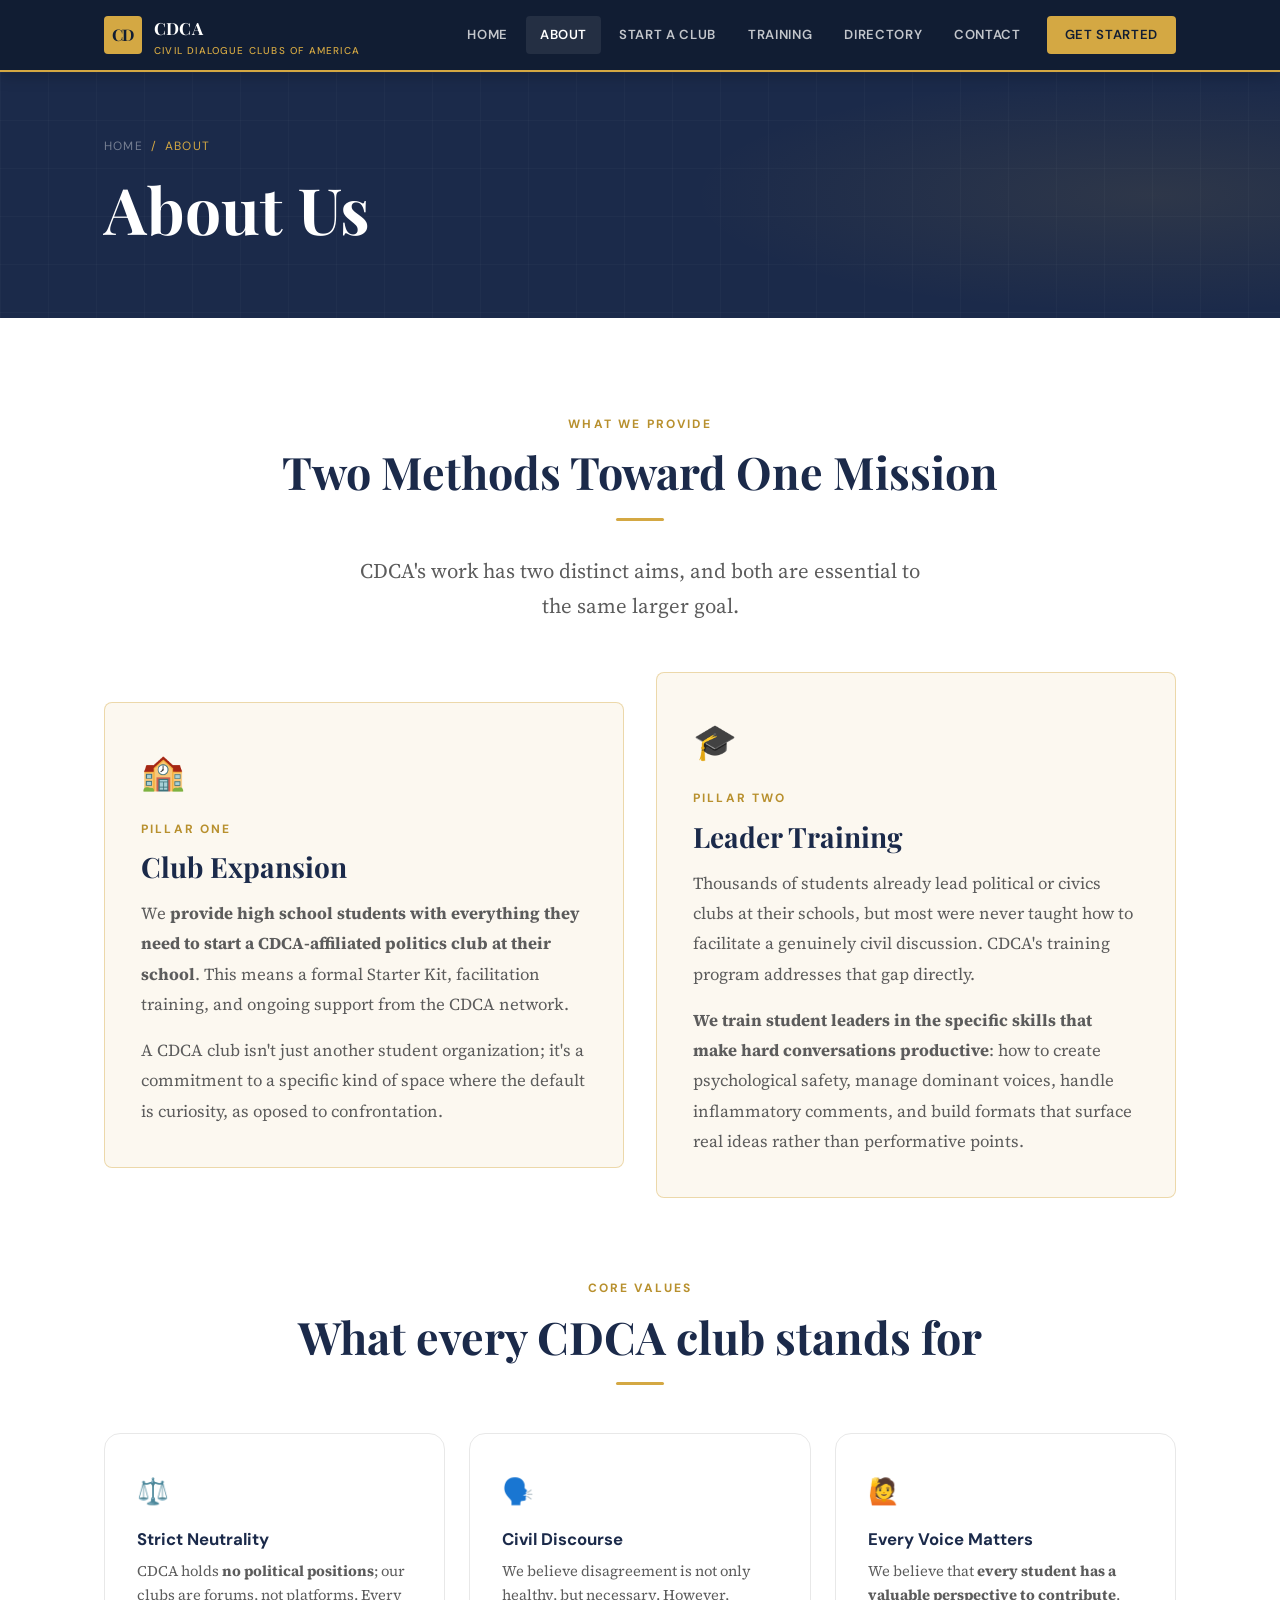
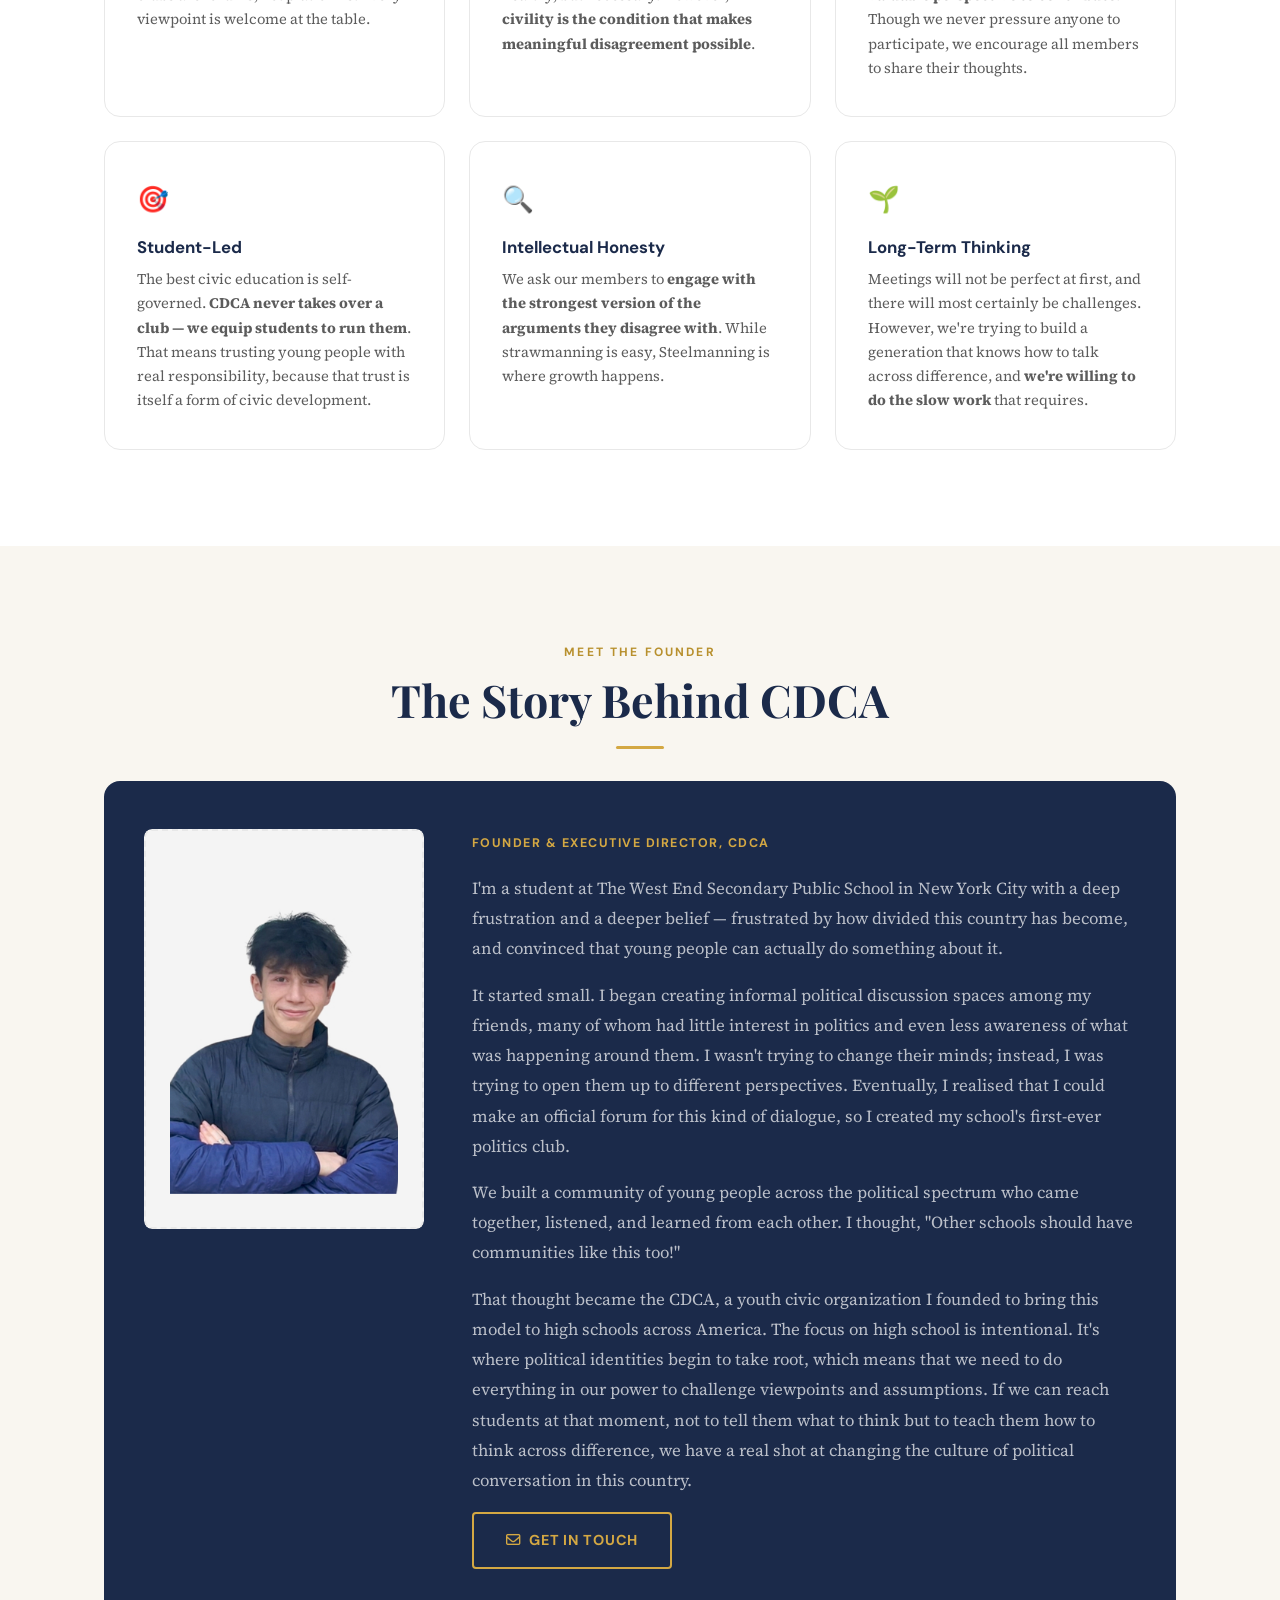
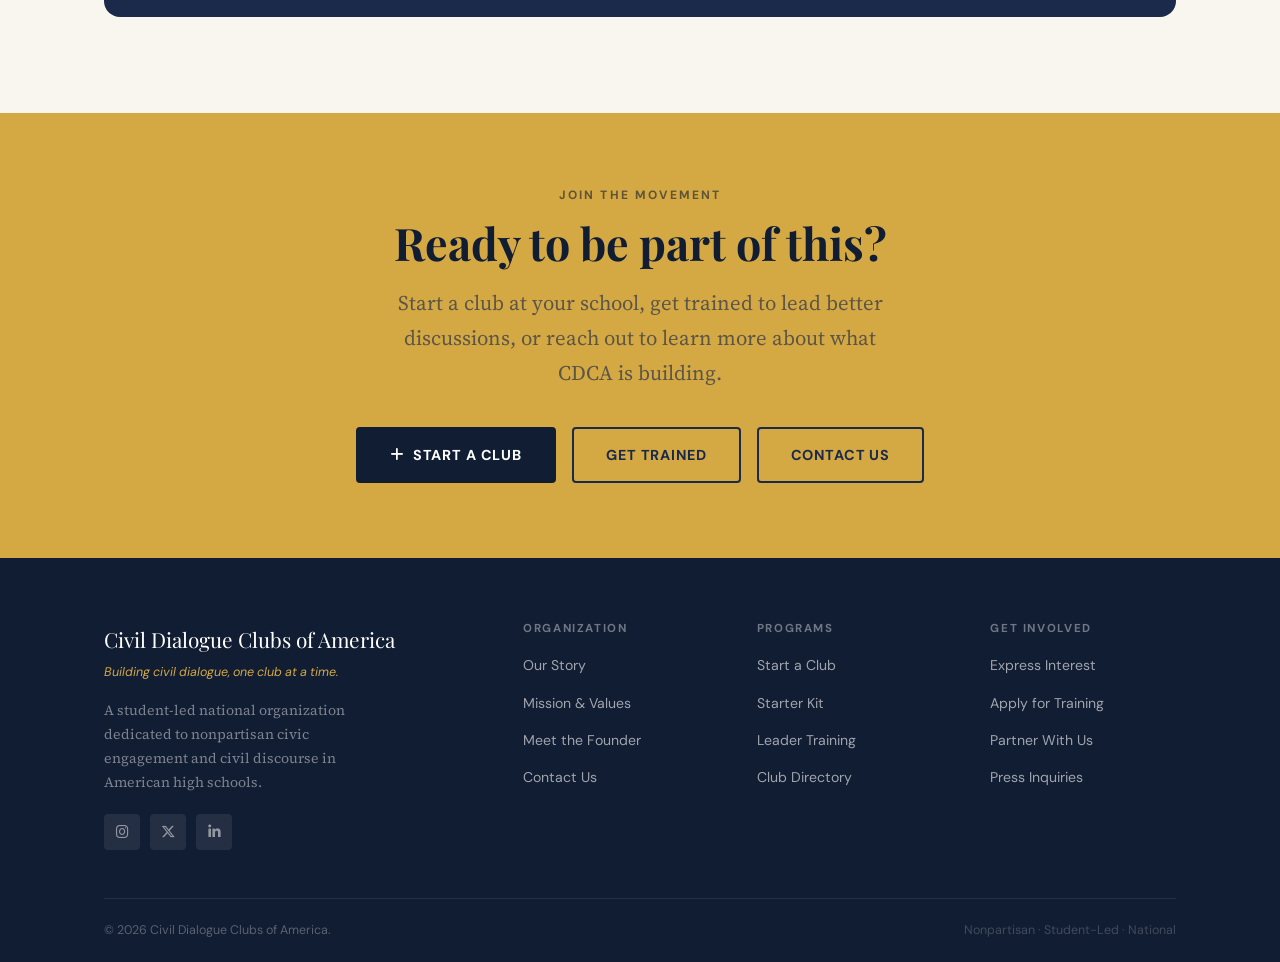
==== about.html @ cdfe041e "Massive update to about section" ====
<!DOCTYPE html>
<html lang="en">
<head>
  <meta charset="UTF-8" />
  <meta name="viewport" content="width=device-width, initial-scale=1.0" />
  <meta name="description" content="About CDCA — Learn how Civil Dialogue Clubs of America started, our mission, our values, and meet our founder." />
  <title>About — CDCA</title>

  <link rel="preconnect" href="https://fonts.googleapis.com" />
  <link rel="preconnect" href="https://fonts.gstatic.com" crossorigin />
  <link href="https://fonts.googleapis.com/css2?family=Playfair+Display:ital,wght@0,700;0,800;1,700&family=Source+Serif+4:ital,wght@0,400;0,500;1,400&family=DM+Sans:wght@400;500;600;700&display=swap" rel="stylesheet" />
  <link rel="stylesheet" href="https://cdnjs.cloudflare.com/ajax/libs/font-awesome/6.5.1/css/all.min.css" />
  <link rel="stylesheet" href="style.css" />
</head>
<body>

  <!-- ===================== NAVIGATION ===================== -->
  <nav class="nav" role="navigation" aria-label="Main navigation">
    <div class="container nav__inner">
      <a href="index.html" class="nav__logo" aria-label="CDCA Home">
        <div class="nav__logo-mark">CD</div>
        <div>
          <span class="nav__logo-text">CDCA</span>
          <span class="nav__logo-sub">Civil Dialogue Clubs of America</span>
        </div>
      </a>
      <div class="nav__links">
        <a href="index.html"        class="nav__link">Home</a>
        <a href="about.html"        class="nav__link">About</a>
        <a href="start-a-club.html" class="nav__link">Start a Club</a>
        <a href="training.html"     class="nav__link">Training</a>
        <a href="directory.html"    class="nav__link">Directory</a>
        <a href="contact.html"      class="nav__link">Contact</a>
        <a href="start-a-club.html" class="nav__link nav__link--cta">Get Started</a>
      </div>
      <button class="nav__hamburger" aria-label="Toggle menu" aria-expanded="false">
        <span></span><span></span><span></span>
      </button>
    </div>
    <nav class="nav__mobile" aria-label="Mobile navigation">
      <a href="index.html"        class="nav__link">Home</a>
      <a href="about.html"        class="nav__link">About</a>
      <a href="start-a-club.html" class="nav__link">Start a Club</a>
      <a href="training.html"     class="nav__link">Training</a>
      <a href="directory.html"    class="nav__link">Directory</a>
      <a href="contact.html"      class="nav__link">Contact</a>
      <a href="start-a-club.html" class="nav__link nav__link--cta">Get Started →</a>
    </nav>
  </nav>


  <!-- ===================== PAGE HEADER ===================== -->
  <section class="page-header">
    <div class="page-header__grid" aria-hidden="true"></div>
    <div class="container page-header__inner">
      <div class="page-header__breadcrumb">
        <a href="index.html">Home</a>
        <span aria-hidden="true">/</span>
        <span>About</span>
      </div>
      <h1>About Us</h1>
    </div>
  </section>
  <!-- ===================== MISSION & VALUES ===================== -->
  <section class="section" aria-label="Mission and values">
    <div class="container">

      <div class="text-center mb-md">
        <span class="section-label">What We Provide</span>
        <h2>Two Methods Toward One Mission</h2>
        <div class="divider divider--center"></div>
        <p class="lead" style="max-width: 580px; margin: 0 auto;">
          CDCA's work has two distinct aims, and both are essential to the same larger goal.
        </p>
      </div>

      <div class="grid-2" style="gap: 32px; margin-top: 48px;">

        <div class="highlight-box fade-in" style="border-color: rgba(212,168,67,0.4); padding: 40px 36px;">
          <div style="font-size: 2.2rem; margin-bottom: 16px;" aria-hidden="true">🏫</div>
          <span class="section-label">Pillar One</span>
          <h3 style="color: var(--navy); margin-bottom: 16px;">Club Expansion</h3>
          <p style="margin-bottom: 16px;">
            We <b>provide high school students with everything they need to start a CDCA-affiliated politics
            club at their school</b>. This means a formal Starter Kit, facilitation training, and ongoing support from
            the CDCA network.
          </p>
          <p>
            A CDCA club isn't just another student organization; it's a commitment to a specific kind of space where the default is curiosity, as oposed to confrontation.
          </p>
        </div>

        <div class="highlight-box fade-in" style="border-color: rgba(212,168,67,0.4); padding: 40px 36px;">
          <div style="font-size: 2.2rem; margin-bottom: 16px;" aria-hidden="true">🎓</div>
          <span class="section-label">Pillar Two</span>
          <h3 style="color: var(--navy); margin-bottom: 16px;">Leader Training</h3>
          <p style="margin-bottom: 16px;">
            Thousands of students already lead political or civics clubs at their schools, but <b></b>most were never
            taught how to facilitate a genuinely civil discussion</b>. CDCA's training program addresses that gap directly.
          </p>
          <p>
            <b>We train student leaders in the specific skills that make hard conversations productive</b>: how to create
            psychological safety, manage dominant voices, handle inflammatory comments, and build formats that
            surface real ideas rather than performative points.
          </p>
        </div>

      </div>


      <!-- Core Values -->
      <div class="text-center" style="margin-top: 80px; margin-bottom: 48px;">
        <span class="section-label">Core Values</span>
        <h2>What every CDCA club stands for</h2>
        <div class="divider divider--center"></div>
      </div>

      <div class="grid-3" style="gap: 24px;">

        <div class="value-card fade-in">
          <span class="value-card__icon" aria-hidden="true">⚖️</span>
          <h4>Strict Neutrality</h4>
          <p>CDCA holds <b>no political positions</b>; our clubs are forums, not platforms. Every viewpoint is welcome at the table.</p>
        </div>

        <div class="value-card fade-in">
          <span class="value-card__icon" aria-hidden="true">🗣️</span>
          <h4>Civil Discourse</h4>
          <p>We believe disagreement is not only healthy, but necessary. However, <b>civility is the condition that makes meaningful disagreement possible</b>.</p>
        </div>

        <div class="value-card fade-in">
          <span class="value-card__icon" aria-hidden="true">🙋</span>
          <h4>Every Voice Matters</h4>
          <p>We believe that <b>every student has a valuable perspective to contribute</b>. Though we never pressure anyone to participate, we encourage all members to share their thoughts.</p>
        </div>

        <div class="value-card fade-in">
          <span class="value-card__icon" aria-hidden="true">🎯</span>
          <h4>Student-Led</h4>
          <p>The best civic education is self-governed. <b>CDCA never takes over a club — we equip students to run them</b>. That means trusting young people with real responsibility, because that trust is itself a form of civic development.</p>
        </div>

        <div class="value-card fade-in">
          <span class="value-card__icon" aria-hidden="true">🔍</span>
          <h4>Intellectual Honesty</h4>
          <p>We ask our members to <b>engage with the strongest version of the arguments they disagree with</b>. While strawmanning is easy, Steelmanning is where growth happens.</p>
        </div>

        <div class="value-card fade-in">
          <span class="value-card__icon" aria-hidden="true">🌱</span>
          <h4>Long-Term Thinking</h4>
          <p>Meetings will not be perfect at first, and there will most certainly be challenges. However, we're trying to build a generation that knows how to talk across difference, and <b>we're willing to do the slow work</b> that requires.</p>
        </div>

      </div>

    </div>
  </section>


  <!-- ===================== FOUNDER ===================== -->
  <section class="section section--cream" id="founder" aria-label="Meet the founder">
    <div class="container">

      <div class="text-center mb-md">
        <span class="section-label">Meet the Founder</span>
        <h2>The Story Behind CDCA</h2>
        <div class="divider divider--center"></div>
      </div>

      <div class="founder-card fade-in">

        <div class="founder-card__photo">

          <div class="photo-placeholder photo-placeholder--tall">
            <img src="images/founder.jpg" style="width:100%; height:100%; object-fit:cover" />
          </div>

        </div>

        <div>
          <h3><div Benjy="" Zhurbin=""></div></h3>
          <span class="founder__title">Founder &amp; Executive Director, CDCA</span>

          <p>
            I'm a student at The West End Secondary Public School in New York City with a deep frustration and a deeper belief — frustrated by how divided this country has become, and convinced that young people can actually do something about it.
          </p>

          <p>
            It started small. I began creating informal political discussion spaces among my friends, many of whom had little interest in politics and even less awareness of what was happening around them. I wasn't trying to change their minds; instead, I was trying to open them up to different perspectives. Eventually, I realised that I could make an official forum for this kind of dialogue, so I created my school's first-ever politics club.
          </p>

          <p>
            We built a community of young people across the political spectrum who came together, listened, and learned from each other. I thought, "Other schools should have communities like this too!" 
          </p>

          <p>
            That thought became the CDCA, a youth civic organization I founded to bring this model to high schools across America.
            The focus on high school is intentional. It's where political identities begin to take root, which means that we need to do everything in our power to challenge viewpoints and assumptions. If we can reach students at that moment, not to tell them what to think but to teach them how to think across difference, we have a real shot at changing the culture of political conversation in this country.
          </p>

          <div class="btn-group mt-sm">
            <a href="contact.html" class="btn btn-ghost">
              <i class="fa-regular fa-envelope" aria-hidden="true"></i> Get in Touch
            </a>
          </div>
        </div>

      </div>

    </div>
  </section>


  <!-- ===================== CTA BANNER ===================== -->
  <section class="cta-banner" aria-label="Call to action">
    <div class="container text-center">
      <span class="section-label" style="color: var(--navy-dark); opacity: 0.6;">Join the Movement</span>
      <h2 style="margin-bottom: 16px;">Ready to be part of this?</h2>
      <p class="lead" style="max-width: 520px; margin: 0 auto 36px; color: rgba(27,42,74,0.65);">
        Start a club at your school, get trained to lead better discussions,
        or reach out to learn more about what CDCA is building.
      </p>
      <div class="btn-group" style="justify-content: center;">
        <a href="start-a-club.html" class="btn btn-primary">
          <i class="fa-solid fa-plus" aria-hidden="true"></i> Start a Club
        </a>
        <a href="training.html" class="btn btn-outline-navy">Get Trained</a>
        <a href="contact.html"  class="btn btn-outline-navy">Contact Us</a>
      </div>
    </div>
  </section>


  <!-- ===================== FOOTER ===================== -->
  <footer class="footer" role="contentinfo">
    <div class="container">
      <div class="footer__inner">
        <div class="footer__brand">
          <div class="footer__brand-name">Civil Dialogue Clubs of America</div>
          <div class="footer__tagline">Building civil dialogue, one club at a time.</div>
          <p>A student-led national organization dedicated to nonpartisan civic engagement and civil discourse in American high schools.</p>
          <div class="footer__social" aria-label="Social media links">
            <a href="#" aria-label="Instagram"><i class="fa-brands fa-instagram" aria-hidden="true"></i></a>
            <a href="#" aria-label="Twitter/X"><i class="fa-brands fa-x-twitter" aria-hidden="true"></i></a>
            <a href="#" aria-label="LinkedIn"><i class="fa-brands fa-linkedin-in" aria-hidden="true"></i></a>
          </div>
        </div>
        <div class="footer__col">
          <h5>Organization</h5>
          <ul>
            <li><a href="about.html">Our Story</a></li>
            <li><a href="about.html#mission">Mission &amp; Values</a></li>
            <li><a href="about.html#founder">Meet the Founder</a></li>
            <li><a href="contact.html">Contact Us</a></li>
          </ul>
        </div>
        <div class="footer__col">
          <h5>Programs</h5>
          <ul>
            <li><a href="start-a-club.html">Start a Club</a></li>
            <li><a href="start-a-club.html#starter-kit">Starter Kit</a></li>
            <li><a href="training.html">Leader Training</a></li>
            <li><a href="directory.html">Club Directory</a></li>
          </ul>
        </div>
        <div class="footer__col">
          <h5>Get Involved</h5>
          <ul>
            <li><a href="start-a-club.html#interest-form">Express Interest</a></li>
            <li><a href="training.html#signup">Apply for Training</a></li>
            <li><a href="contact.html">Partner With Us</a></li>
            <li><a href="contact.html">Press Inquiries</a></li>
          </ul>
        </div>
      </div>
      <div class="footer__bottom">
        <p>&copy; <span id="year"></span> Civil Dialogue Clubs of America.</p>
        <p style="color: rgba(255,255,255,0.2);">Nonpartisan &middot; Student-Led &middot; National</p>
      </div>
    </div>
  </footer>

  <script src="script.js"></script>
  <script>document.getElementById('year').textContent = new Date().getFullYear();</script>
</body>
</html>
---- style.css ----
/* ============================================================
   CDCA — Civil Dialogue Clubs of America
   Stylesheet v1.0
   Palette: Navy #1B2A4A | White #FFFFFF | Gold #D4A843
   Fonts: Playfair Display (headings) + Source Serif 4 (body)
   ============================================================ */

/* ---------- CSS Custom Properties ---------- */
:root {
  --navy:       #1B2A4A;
  --navy-dark:  #111D33;
  --navy-mid:   #243660;
  --white:      #FFFFFF;
  --gold:       #D4A843;
  --gold-light: #E8C56A;
  --gold-dark:  #B8902E;
  --cream:      #F9F6F0;
  --gray-100:   #F4F4F4;
  --gray-200:   #E8E8E8;
  --gray-400:   #9A9A9A;
  --gray-600:   #5C5C5C;
  --text-dark:  #1A1A1A;

  --font-head:  'Playfair Display', Georgia, serif;
  --font-body:  'Source Serif 4', 'Times New Roman', serif;
  --font-ui:    'DM Sans', sans-serif;

  --shadow-sm:  0 2px 8px rgba(27,42,74,0.10);
  --shadow-md:  0 6px 24px rgba(27,42,74,0.14);
  --shadow-lg:  0 16px 48px rgba(27,42,74,0.18);

  --radius-sm:  4px;
  --radius-md:  8px;
  --radius-lg:  16px;

  --nav-height: 72px;
  --max-w:      1120px;
  --section-py: 96px;
}

/* ---------- Reset & Base ---------- */
*, *::before, *::after { box-sizing: border-box; margin: 0; padding: 0; }

html { scroll-behavior: smooth; font-size: 16px; }

body {
  font-family: var(--font-body);
  color: var(--text-dark);
  background: var(--white);
  line-height: 1.7;
  -webkit-font-smoothing: antialiased;
}

img { display: block; max-width: 100%; }

a { color: inherit; text-decoration: none; }

ul { list-style: none; }

/* ---------- Typography Scale ---------- */
h1, h2, h3, h4, h5 {
  font-family: var(--font-head);
  line-height: 1.15;
  color: var(--navy);
  font-weight: 700;
}

h1 { font-size: clamp(2.4rem, 5vw, 4rem); }
h2 { font-size: clamp(1.9rem, 3.5vw, 2.8rem); }
h3 { font-size: clamp(1.3rem, 2.5vw, 1.75rem); }
h4 { font-size: 1.2rem; }

p { font-size: 1.05rem; line-height: 1.8; color: var(--gray-600); }

.lead {
  font-size: clamp(1.1rem, 2vw, 1.3rem);
  color: var(--gray-600);
  line-height: 1.7;
}

.section-label {
  font-family: var(--font-ui);
  font-size: 0.75rem;
  font-weight: 700;
  letter-spacing: 0.18em;
  text-transform: uppercase;
  color: var(--gold-dark);
  display: block;
  margin-bottom: 0.75rem;
}

/* ---------- Layout Utilities ---------- */
.container {
  width: 100%;
  max-width: var(--max-w);
  margin: 0 auto;
  padding: 0 24px;
}

.section { padding: var(--section-py) 0; }
.section--cream { background: var(--cream); }
.section--navy { background: var(--navy); }
.section--navy-dark { background: var(--navy-dark); }

.grid-2 { display: grid; grid-template-columns: 1fr 1fr; gap: 48px; align-items: center; }
.grid-3 { display: grid; grid-template-columns: repeat(3, 1fr); gap: 32px; }
.grid-4 { display: grid; grid-template-columns: repeat(4, 1fr); gap: 24px; }

.text-center { text-align: center; }
.text-white { color: var(--white) !important; }
.text-gold  { color: var(--gold); }

.mt-sm { margin-top: 16px; }
.mt-md { margin-top: 32px; }
.mt-lg { margin-top: 56px; }
.mb-sm { margin-bottom: 16px; }
.mb-md { margin-bottom: 32px; }

/* ---------- Buttons ---------- */
.btn {
  display: inline-flex;
  align-items: center;
  gap: 8px;
  font-family: var(--font-ui);
  font-size: 0.9rem;
  font-weight: 700;
  letter-spacing: 0.06em;
  text-transform: uppercase;
  padding: 14px 32px;
  border-radius: var(--radius-sm);
  border: 2px solid transparent;
  cursor: pointer;
  transition: all 0.22s ease;
  white-space: nowrap;
}

.btn-primary {
  background: var(--gold);
  color: var(--navy-dark);
  border-color: var(--gold);
}
.btn-primary:hover {
  background: var(--gold-dark);
  border-color: var(--gold-dark);
  transform: translateY(-2px);
  box-shadow: 0 6px 20px rgba(212,168,67,0.35);
}

.btn-outline {
  background: transparent;
  color: var(--white);
  border-color: rgba(255,255,255,0.6);
}
.btn-outline:hover {
  background: rgba(255,255,255,0.1);
  border-color: var(--white);
  transform: translateY(-2px);
}

.btn-outline-navy {
  background: transparent;
  color: var(--navy);
  border-color: var(--navy);
}
.btn-outline-navy:hover {
  background: var(--navy);
  color: var(--white);
  transform: translateY(-2px);
}

.btn-ghost {
  background: transparent;
  color: var(--gold);
  border-color: var(--gold);
}
.btn-ghost:hover {
  background: var(--gold);
  color: var(--navy-dark);
  transform: translateY(-2px);
}

.btn-group {
  display: flex;
  flex-wrap: wrap;
  gap: 16px;
  align-items: center;
}

/* ---------- Navigation ---------- */
.nav {
  position: sticky;
  top: 0;
  z-index: 1000;
  background: var(--navy-dark);
  height: var(--nav-height);
  border-bottom: 2px solid var(--gold);
  box-shadow: 0 2px 16px rgba(0,0,0,0.25);
}

.nav__inner {
  display: flex;
  align-items: center;
  justify-content: space-between;
  height: 100%;
}

.nav__logo {
  display: flex;
  align-items: center;
  gap: 12px;
  text-decoration: none;
}

.nav__logo-mark {
  width: 38px;
  height: 38px;
  background: var(--gold);
  border-radius: 4px;
  display: flex;
  align-items: center;
  justify-content: center;
  font-family: var(--font-head);
  font-weight: 700;
  font-size: 1rem;
  color: var(--navy-dark);
  flex-shrink: 0;
  letter-spacing: -0.02em;
}

.nav__logo-text {
  font-family: var(--font-head);
  font-size: 1.05rem;
  font-weight: 700;
  color: var(--white);
  letter-spacing: 0.01em;
}

.nav__logo-sub {
  font-family: var(--font-ui);
  font-size: 0.62rem;
  font-weight: 500;
  letter-spacing: 0.12em;
  text-transform: uppercase;
  color: var(--gold);
  display: block;
  line-height: 1;
  margin-top: 2px;
}

.nav__links {
  display: flex;
  align-items: center;
  gap: 4px;
}

.nav__link {
  font-family: var(--font-ui);
  font-size: 0.82rem;
  font-weight: 600;
  letter-spacing: 0.05em;
  text-transform: uppercase;
  color: rgba(255,255,255,0.75);
  padding: 8px 14px;
  border-radius: var(--radius-sm);
  transition: all 0.18s ease;
  text-decoration: none;
}
.nav__link:hover,
.nav__link.active {
  color: var(--white);
  background: rgba(255,255,255,0.08);
}
.nav__link--cta {
  background: var(--gold);
  color: var(--navy-dark) !important;
  margin-left: 8px;
  padding: 8px 18px;
}
.nav__link--cta:hover {
  background: var(--gold-dark);
}

.nav__hamburger {
  display: none;
  flex-direction: column;
  justify-content: center;
  align-items: center;
  gap: 5px;
  width: 40px;
  height: 40px;
  cursor: pointer;
  background: none;
  border: none;
  padding: 4px;
}
.nav__hamburger span {
  display: block;
  width: 24px;
  height: 2px;
  background: var(--white);
  border-radius: 2px;
  transition: all 0.25s ease;
  transform-origin: center;
}
.nav__hamburger.open span:nth-child(1) { transform: translateY(7px) rotate(45deg); }
.nav__hamburger.open span:nth-child(2) { opacity: 0; transform: scaleX(0); }
.nav__hamburger.open span:nth-child(3) { transform: translateY(-7px) rotate(-45deg); }

.nav__mobile {
  display: none;
  position: fixed;
  top: var(--nav-height);
  left: 0;
  right: 0;
  background: var(--navy-dark);
  border-bottom: 2px solid var(--gold);
  padding: 16px 24px 24px;
  flex-direction: column;
  gap: 4px;
  z-index: 999;
  box-shadow: 0 8px 32px rgba(0,0,0,0.3);
}
.nav__mobile.open { display: flex; }
.nav__mobile .nav__link {
  padding: 12px 16px;
  border-radius: var(--radius-sm);
  font-size: 0.9rem;
}
.nav__mobile .nav__link--cta {
  margin-left: 0;
  margin-top: 8px;
  text-align: center;
  justify-content: center;
}

/* ---------- Hero ---------- */
.hero {
  background: var(--navy);
  position: relative;
  overflow: hidden;
  padding: 100px 0 80px;
  min-height: 88vh;
  display: flex;
  align-items: center;
}

.hero::before {
  content: '';
  position: absolute;
  inset: 0;
  background:
    radial-gradient(ellipse 70% 60% at 85% 40%, rgba(212,168,67,0.12) 0%, transparent 65%),
    radial-gradient(ellipse 50% 50% at 10% 80%, rgba(36,54,96,0.8) 0%, transparent 60%);
}

.hero__grid-bg {
  position: absolute;
  inset: 0;
  background-image:
    linear-gradient(rgba(255,255,255,0.03) 1px, transparent 1px),
    linear-gradient(90deg, rgba(255,255,255,0.03) 1px, transparent 1px);
  background-size: 60px 60px;
}

.hero__content {
  position: relative;
  z-index: 2;
  max-width: 720px;
}

.hero__eyebrow {
  font-family: var(--font-ui);
  font-size: 0.72rem;
  font-weight: 700;
  letter-spacing: 0.22em;
  text-transform: uppercase;
  color: var(--gold);
  display: flex;
  align-items: center;
  gap: 12px;
  margin-bottom: 24px;
}
.hero__eyebrow::after {
  content: '';
  display: block;
  width: 40px;
  height: 1px;
  background: var(--gold);
  opacity: 0.6;
}

.hero h1 {
  color: var(--white);
  font-size: clamp(2.6rem, 5.5vw, 4.4rem);
  line-height: 1.08;
  margin-bottom: 28px;
}

.hero h1 em {
  font-style: normal;
  color: var(--gold);
}

.hero__desc {
  color: rgba(255,255,255,0.75);
  font-size: clamp(1.05rem, 2vw, 1.25rem);
  line-height: 1.75;
  max-width: 560px;
  margin-bottom: 40px;
}

.hero__cta { margin-bottom: 56px; }

.hero__stats {
  display: flex;
  gap: 40px;
  flex-wrap: wrap;
  padding-top: 40px;
  border-top: 1px solid rgba(255,255,255,0.12);
}

.hero__stat-num {
  font-family: var(--font-head);
  font-size: 2rem;
  font-weight: 700;
  color: var(--gold);
  line-height: 1;
}

.hero__stat-label {
  font-family: var(--font-ui);
  font-size: 0.75rem;
  font-weight: 600;
  letter-spacing: 0.08em;
  text-transform: uppercase;
  color: rgba(255,255,255,0.55);
  margin-top: 4px;
}

/* ---------- Impact / Stats Bar ---------- */
.stats-bar {
  background: var(--navy-dark);
  padding: 40px 0;
  border-bottom: 1px solid rgba(255,255,255,0.06);
}

.stats-bar__inner {
  display: flex;
  justify-content: center;
  gap: 0;
  flex-wrap: wrap;
}

.stats-bar__item {
  flex: 1;
  min-width: 160px;
  text-align: center;
  padding: 24px 32px;
  position: relative;
}
.stats-bar__item + .stats-bar__item::before {
  content: '';
  position: absolute;
  left: 0;
  top: 20%;
  height: 60%;
  width: 1px;
  background: rgba(255,255,255,0.1);
}

.stats-bar__num {
  font-family: var(--font-head);
  font-size: 2.4rem;
  font-weight: 700;
  color: var(--gold);
  line-height: 1;
  margin-bottom: 6px;
}

.stats-bar__label {
  font-family: var(--font-ui);
  font-size: 0.72rem;
  font-weight: 700;
  letter-spacing: 0.12em;
  text-transform: uppercase;
  color: rgba(255,255,255,0.5);
}

/* ---------- What We Do (Home) ---------- */
.pillars {
  display: grid;
  grid-template-columns: 1fr 1fr;
  gap: 0;
}

.pillar {
  padding: 64px 56px;
  position: relative;
}

.pillar--navy { background: var(--navy); }
.pillar--cream { background: var(--cream); }

.pillar__num {
  font-family: var(--font-head);
  font-size: 5rem;
  font-weight: 700;
  line-height: 1;
  color: var(--gold);
  opacity: 0.25;
  position: absolute;
  top: 40px;
  right: 48px;
}

.pillar__icon {
  width: 52px;
  height: 52px;
  background: rgba(212,168,67,0.15);
  border: 1px solid rgba(212,168,67,0.3);
  border-radius: var(--radius-md);
  display: flex;
  align-items: center;
  justify-content: center;
  font-size: 1.4rem;
  margin-bottom: 24px;
}

.pillar--navy .pillar__icon { background: rgba(212,168,67,0.12); }

.pillar h3 { margin-bottom: 16px; }
.pillar--navy h3 { color: var(--white); }
.pillar--cream h3 { color: var(--navy); }

.pillar p { margin-bottom: 28px; }
.pillar--navy p { color: rgba(255,255,255,0.65); }

/* ---------- Photo Placeholder ---------- */
.photo-placeholder {
  background: var(--gray-100);
  border: 2px dashed var(--gray-200);
  border-radius: var(--radius-md);
  display: flex;
  flex-direction: column;
  align-items: center;
  justify-content: center;
  gap: 12px;
  color: var(--gray-400);
  text-align: center;
  padding: 32px 24px;
}

.photo-placeholder__icon {
  font-size: 2rem;
  opacity: 0.5;
}

.photo-placeholder__label {
  font-family: var(--font-ui);
  font-size: 0.78rem;
  font-weight: 600;
  letter-spacing: 0.06em;
  text-transform: uppercase;
  max-width: 200px;
  line-height: 1.5;
}

.photo-placeholder__dims {
  font-family: var(--font-ui);
  font-size: 0.7rem;
  color: var(--gray-400);
  opacity: 0.7;
}

/* Standard sizes */
.photo-placeholder--hero    { min-height: 480px; }
.photo-placeholder--medium  { min-height: 320px; }
.photo-placeholder--square  { aspect-ratio: 1 / 1; }
.photo-placeholder--tall    { min-height: 400px; }
.photo-placeholder--wide    { min-height: 240px; }
.photo-placeholder--founder { min-height: 360px; max-width: 320px; }
.photo-placeholder--card    { min-height: 200px; }

/* ---------- Values Cards ---------- */
.value-card {
  background: var(--white);
  border: 1px solid var(--gray-200);
  border-radius: var(--radius-lg);
  padding: 36px 32px;
  transition: all 0.25s ease;
  position: relative;
  overflow: hidden;
}
.value-card::before {
  content: '';
  position: absolute;
  top: 0;
  left: 0;
  right: 0;
  height: 3px;
  background: var(--gold);
  transform: scaleX(0);
  transform-origin: left;
  transition: transform 0.3s ease;
}
.value-card:hover { box-shadow: var(--shadow-md); transform: translateY(-4px); }
.value-card:hover::before { transform: scaleX(1); }

.value-card__icon {
  font-size: 1.6rem;
  margin-bottom: 16px;
  display: block;
}
.value-card h4 { color: var(--navy); margin-bottom: 10px; font-size: 1.05rem; font-family: var(--font-ui); font-weight: 700; }
.value-card p { font-size: 0.92rem; line-height: 1.65; }

/* ---------- Step Cards ---------- */
.steps {
  counter-reset: steps;
}

.step {
  display: grid;
  grid-template-columns: 72px 1fr;
  gap: 28px;
  align-items: flex-start;
  padding: 32px 0;
  border-bottom: 1px solid var(--gray-200);
}
.step:last-child { border-bottom: none; }

.step__num {
  width: 56px;
  height: 56px;
  background: var(--navy);
  border-radius: 50%;
  display: flex;
  align-items: center;
  justify-content: center;
  font-family: var(--font-head);
  font-size: 1.2rem;
  font-weight: 700;
  color: var(--gold);
  flex-shrink: 0;
  counter-increment: steps;
}

.step__body h4 { color: var(--navy); font-family: var(--font-ui); font-weight: 700; font-size: 1.05rem; margin-bottom: 8px; }
.step__body p { font-size: 0.95rem; }

/* ---------- Kit Item Cards ---------- */
.kit-grid {
  display: grid;
  grid-template-columns: repeat(auto-fit, minmax(220px, 1fr));
  gap: 20px;
  margin-top: 40px;
}

.kit-item {
  background: var(--white);
  border: 1px solid var(--gray-200);
  border-left: 4px solid var(--gold);
  border-radius: var(--radius-md);
  padding: 24px 20px;
  transition: box-shadow 0.2s;
}
.kit-item:hover { box-shadow: var(--shadow-sm); }
.kit-item__icon { font-size: 1.4rem; margin-bottom: 10px; display: block; }
.kit-item h4 { font-family: var(--font-ui); font-weight: 700; font-size: 0.95rem; color: var(--navy); margin-bottom: 6px; }
.kit-item p { font-size: 0.85rem; line-height: 1.6; }

/* ---------- Club Directory Cards ---------- */
.club-card {
  background: var(--white);
  border: 1px solid var(--gray-200);
  border-radius: var(--radius-lg);
  overflow: hidden;
  transition: all 0.25s ease;
}
.club-card:hover {
  box-shadow: var(--shadow-md);
  transform: translateY(-4px);
}

.club-card__photo { position: relative; }
.club-card__badge {
  position: absolute;
  top: 12px;
  right: 12px;
  background: var(--gold);
  color: var(--navy-dark);
  font-family: var(--font-ui);
  font-size: 0.65rem;
  font-weight: 700;
  letter-spacing: 0.08em;
  text-transform: uppercase;
  padding: 4px 10px;
  border-radius: 20px;
}
.club-card__body { padding: 24px; }
.club-card h4 { font-family: var(--font-ui); font-weight: 700; color: var(--navy); font-size: 1rem; margin-bottom: 4px; }
.club-card__school { font-family: var(--font-ui); font-size: 0.82rem; color: var(--gray-600); margin-bottom: 12px; }
.club-card__meta {
  display: flex;
  align-items: center;
  gap: 16px;
  padding-top: 12px;
  border-top: 1px solid var(--gray-200);
}
.club-card__meta-item {
  font-family: var(--font-ui);
  font-size: 0.75rem;
  color: var(--gray-400);
  display: flex;
  align-items: center;
  gap: 5px;
}

/* ---------- Training Module Cards ---------- */
.module-card {
  background: var(--white);
  border-radius: var(--radius-lg);
  padding: 36px 32px;
  border: 1px solid var(--gray-200);
  position: relative;
  transition: all 0.25s ease;
}
.module-card:hover { box-shadow: var(--shadow-md); transform: translateY(-3px); }
.module-card__num {
  font-family: var(--font-head);
  font-size: 3.5rem;
  font-weight: 700;
  color: var(--navy);
  opacity: 0.06;
  position: absolute;
  top: 20px;
  right: 28px;
  line-height: 1;
}
.module-card__icon { font-size: 1.6rem; margin-bottom: 16px; display: block; }
.module-card h4 { font-family: var(--font-ui); font-weight: 700; color: var(--navy); font-size: 1rem; margin-bottom: 10px; }
.module-card p { font-size: 0.9rem; }
.module-card ul { margin-top: 12px; padding-left: 0; }
.module-card ul li {
  font-size: 0.88rem;
  color: var(--gray-600);
  padding: 4px 0;
  display: flex;
  align-items: flex-start;
  gap: 8px;
}
.module-card ul li::before { content: '→'; color: var(--gold-dark); font-weight: 700; flex-shrink: 0; }

/* ---------- Forms ---------- */
.form-section {
  background: var(--cream);
  border-radius: var(--radius-lg);
  padding: 48px 40px;
  border: 1px solid var(--gray-200);
}

.form-row {
  display: grid;
  grid-template-columns: 1fr 1fr;
  gap: 20px;
}

.form-group {
  display: flex;
  flex-direction: column;
  gap: 6px;
  margin-bottom: 20px;
}
.form-group--full { grid-column: 1 / -1; }

label {
  font-family: var(--font-ui);
  font-size: 0.82rem;
  font-weight: 700;
  letter-spacing: 0.04em;
  text-transform: uppercase;
  color: var(--navy);
}

input, select, textarea {
  font-family: var(--font-body);
  font-size: 1rem;
  color: var(--text-dark);
  background: var(--white);
  border: 1.5px solid var(--gray-200);
  border-radius: var(--radius-sm);
  padding: 12px 16px;
  transition: border-color 0.2s, box-shadow 0.2s;
  width: 100%;
  outline: none;
  appearance: none;
}
input:focus, select:focus, textarea:focus {
  border-color: var(--navy);
  box-shadow: 0 0 0 3px rgba(27,42,74,0.1);
}
textarea { min-height: 140px; resize: vertical; }

.form-note {
  font-family: var(--font-ui);
  font-size: 0.8rem;
  color: var(--gray-400);
  margin-top: 8px;
}

/* ---------- Quote / Pull Quote ---------- */
.pull-quote {
  border-left: 4px solid var(--gold);
  padding: 24px 32px;
  background: var(--cream);
  border-radius: 0 var(--radius-md) var(--radius-md) 0;
  margin: 40px 0;
}
.pull-quote p {
  font-family: var(--font-head);
  font-size: 1.3rem;
  font-style: italic;
  color: var(--navy);
  line-height: 1.6;
}
.pull-quote cite {
  display: block;
  font-family: var(--font-ui);
  font-size: 0.8rem;
  font-weight: 700;
  letter-spacing: 0.08em;
  text-transform: uppercase;
  color: var(--gold-dark);
  margin-top: 12px;
  font-style: normal;
}

/* ---------- Breadcrumb / Page Header ---------- */
.page-header {
  background: var(--navy);
  padding: 64px 0 56px;
  position: relative;
  overflow: hidden;
}
.page-header::before {
  content: '';
  position: absolute;
  inset: 0;
  background: radial-gradient(ellipse 60% 80% at 90% 50%, rgba(212,168,67,0.1) 0%, transparent 60%);
}
.page-header__grid {
  position: absolute;
  inset: 0;
  background-image:
    linear-gradient(rgba(255,255,255,0.025) 1px, transparent 1px),
    linear-gradient(90deg, rgba(255,255,255,0.025) 1px, transparent 1px);
  background-size: 48px 48px;
}
.page-header__inner { position: relative; z-index: 2; }
.page-header h1 { color: var(--white); margin-bottom: 16px; }
.page-header p { color: rgba(255,255,255,0.65); max-width: 600px; }
.page-header__breadcrumb {
  font-family: var(--font-ui);
  font-size: 0.75rem;
  letter-spacing: 0.1em;
  text-transform: uppercase;
  color: var(--gold);
  margin-bottom: 16px;
  display: flex;
  align-items: center;
  gap: 8px;
}
.page-header__breadcrumb a { color: rgba(255,255,255,0.4); }
.page-header__breadcrumb a:hover { color: var(--white); }

/* ---------- CTA Banner ---------- */
.cta-banner {
  background: var(--gold);
  padding: 72px 0;
}
.cta-banner h2 { color: var(--navy-dark); }
.cta-banner p { color: rgba(27,42,74,0.7); }
.cta-banner .btn-primary {
  background: var(--navy-dark);
  color: var(--white);
  border-color: var(--navy-dark);
}
.cta-banner .btn-primary:hover {
  background: var(--navy);
  border-color: var(--navy);
  box-shadow: 0 6px 20px rgba(17,29,51,0.3);
}

/* ---------- About / Founder ---------- */
.founder-card {
  background: var(--navy);
  border-radius: var(--radius-lg);
  padding: 48px 40px;
  display: grid;
  grid-template-columns: 280px 1fr;
  gap: 48px;
  align-items: start;
}
.founder-card__photo { border-radius: var(--radius-md); overflow: hidden; }
.founder-card h3 { color: var(--white); margin-bottom: 4px; }
.founder-card .founder__title {
  font-family: var(--font-ui);
  font-size: 0.78rem;
  font-weight: 700;
  letter-spacing: 0.12em;
  text-transform: uppercase;
  color: var(--gold);
  display: block;
  margin-bottom: 20px;
}
.founder-card p { color: rgba(255,255,255,0.7); margin-bottom: 16px; }

/* ---------- Timeline ---------- */
.timeline {
  position: relative;
  padding-left: 40px;
}
.timeline::before {
  content: '';
  position: absolute;
  left: 10px;
  top: 8px;
  bottom: 8px;
  width: 2px;
  background: linear-gradient(180deg, var(--gold) 0%, rgba(212,168,67,0.2) 100%);
}
.timeline__item {
  position: relative;
  padding-bottom: 36px;
}
.timeline__item::before {
  content: '';
  position: absolute;
  left: -33px;
  top: 8px;
  width: 14px;
  height: 14px;
  border-radius: 50%;
  background: var(--gold);
  border: 3px solid var(--cream);
  box-shadow: 0 0 0 2px var(--gold);
}
.timeline__year {
  font-family: var(--font-ui);
  font-size: 0.72rem;
  font-weight: 700;
  letter-spacing: 0.12em;
  text-transform: uppercase;
  color: var(--gold-dark);
  margin-bottom: 6px;
}
.timeline__item h4 { color: var(--navy); font-family: var(--font-ui); font-weight: 700; font-size: 0.95rem; margin-bottom: 6px; }
.timeline__item p { font-size: 0.9rem; }

/* ---------- Contact Info ---------- */
.contact-info {
  display: flex;
  flex-direction: column;
  gap: 24px;
}
.contact-info__item {
  display: flex;
  align-items: flex-start;
  gap: 16px;
}
.contact-info__icon {
  width: 44px;
  height: 44px;
  background: var(--navy);
  border-radius: var(--radius-sm);
  display: flex;
  align-items: center;
  justify-content: center;
  font-size: 1rem;
  color: var(--gold);
  flex-shrink: 0;
}
.contact-info__label {
  font-family: var(--font-ui);
  font-size: 0.72rem;
  font-weight: 700;
  letter-spacing: 0.1em;
  text-transform: uppercase;
  color: var(--gray-400);
  margin-bottom: 4px;
}
.contact-info__value { font-size: 0.95rem; color: var(--text-dark); }

/* ---------- Footer ---------- */
.footer {
  background: var(--navy-dark);
  padding: 64px 0 0;
  border-top: 3px solid var(--gold);
}

.footer__inner {
  display: grid;
  grid-template-columns: 2fr 1fr 1fr 1fr;
  gap: 48px;
  padding-bottom: 48px;
}

.footer__brand-name {
  font-family: var(--font-head);
  font-size: 1.3rem;
  color: var(--white);
  margin-bottom: 4px;
}
.footer__tagline {
  font-family: var(--font-ui);
  font-size: 0.78rem;
  font-style: italic;
  color: var(--gold);
  margin-bottom: 16px;
}
.footer__brand p {
  font-size: 0.88rem;
  color: rgba(255,255,255,0.45);
  max-width: 280px;
  line-height: 1.7;
}
.footer__social {
  display: flex;
  gap: 10px;
  margin-top: 20px;
}
.footer__social a {
  width: 36px;
  height: 36px;
  background: rgba(255,255,255,0.08);
  border-radius: var(--radius-sm);
  display: flex;
  align-items: center;
  justify-content: center;
  color: rgba(255,255,255,0.5);
  font-size: 0.9rem;
  transition: all 0.2s;
}
.footer__social a:hover {
  background: var(--gold);
  color: var(--navy-dark);
}

.footer__col h5 {
  font-family: var(--font-ui);
  font-size: 0.72rem;
  font-weight: 700;
  letter-spacing: 0.14em;
  text-transform: uppercase;
  color: rgba(255,255,255,0.4);
  margin-bottom: 16px;
}
.footer__col ul { display: flex; flex-direction: column; gap: 10px; }
.footer__col ul li a {
  font-family: var(--font-ui);
  font-size: 0.88rem;
  color: rgba(255,255,255,0.6);
  transition: color 0.18s;
}
.footer__col ul li a:hover { color: var(--gold); }

.footer__bottom {
  border-top: 1px solid rgba(255,255,255,0.08);
  padding: 20px 0;
  display: flex;
  align-items: center;
  justify-content: space-between;
  flex-wrap: wrap;
  gap: 12px;
}
.footer__bottom p {
  font-family: var(--font-ui);
  font-size: 0.78rem;
  color: rgba(255,255,255,0.3);
}

/* ---------- Section Divider ---------- */
.divider {
  width: 48px;
  height: 3px;
  background: var(--gold);
  margin: 20px 0 32px;
  border-radius: 2px;
}
.divider--center { margin-left: auto; margin-right: auto; }

/* ---------- Animations ---------- */
.fade-in {
  opacity: 0;
  transform: translateY(28px);
  transition: opacity 0.65s ease, transform 0.65s ease;
}
.fade-in.visible {
  opacity: 1;
  transform: translateY(0);
}

/* Stagger delays for children */
.fade-in:nth-child(2) { transition-delay: 0.1s; }
.fade-in:nth-child(3) { transition-delay: 0.2s; }
.fade-in:nth-child(4) { transition-delay: 0.3s; }
.fade-in:nth-child(5) { transition-delay: 0.4s; }
.fade-in:nth-child(6) { transition-delay: 0.5s; }

/* ---------- Utility Classes ---------- */
.sr-only {
  position: absolute;
  width: 1px;
  height: 1px;
  padding: 0;
  margin: -1px;
  overflow: hidden;
  clip: rect(0,0,0,0);
  white-space: nowrap;
  border: 0;
}

.inline-link {
  color: var(--navy);
  text-decoration: underline;
  text-decoration-color: var(--gold);
  text-underline-offset: 3px;
  transition: color 0.18s;
}
.inline-link:hover { color: var(--gold-dark); }

.tag {
  display: inline-flex;
  align-items: center;
  font-family: var(--font-ui);
  font-size: 0.72rem;
  font-weight: 700;
  letter-spacing: 0.08em;
  text-transform: uppercase;
  padding: 4px 10px;
  border-radius: 20px;
  background: rgba(212,168,67,0.12);
  color: var(--gold-dark);
  border: 1px solid rgba(212,168,67,0.25);
}

.highlight-box {
  background: rgba(212,168,67,0.08);
  border: 1px solid rgba(212,168,67,0.25);
  border-radius: var(--radius-md);
  padding: 24px 28px;
}

/* ---------- Responsive ---------- */
@media (max-width: 1024px) {
  .founder-card {
    grid-template-columns: 220px 1fr;
    gap: 32px;
  }
  .footer__inner {
    grid-template-columns: 1fr 1fr;
    gap: 32px;
  }
}

@media (max-width: 768px) {
  :root { --section-py: 64px; }

  .nav__links { display: none; }
  .nav__hamburger { display: flex; }

  .hero { padding: 64px 0 56px; min-height: auto; }
  .hero__stats { gap: 24px; }

  .grid-2 { grid-template-columns: 1fr; gap: 32px; }
  .grid-3 { grid-template-columns: 1fr; }
  .grid-4 { grid-template-columns: 1fr 1fr; }

  .pillars { grid-template-columns: 1fr; }
  .pillar { padding: 48px 32px; }

  .form-row { grid-template-columns: 1fr; }
  .form-section { padding: 32px 24px; }

  .founder-card {
    grid-template-columns: 1fr;
    padding: 32px 24px;
  }
  .photo-placeholder--founder { max-width: 100%; }

  .footer__inner { grid-template-columns: 1fr; gap: 32px; }
  .footer__bottom { flex-direction: column; text-align: center; }

  .stats-bar__inner { flex-direction: column; }
  .stats-bar__item + .stats-bar__item::before { display: none; }
  .stats-bar__item { padding: 16px; }

  .step { grid-template-columns: 1fr; }
  .step__num { width: 44px; height: 44px; font-size: 1rem; }
}

@media (max-width: 480px) {
  .grid-4 { grid-template-columns: 1fr; }
  .btn-group { flex-direction: column; }
  .btn-group .btn { width: 100%; justify-content: center; }
  h1 { font-size: 2rem; }
  h2 { font-size: 1.6rem; }
  .hero h1 { font-size: 2.2rem; }
}
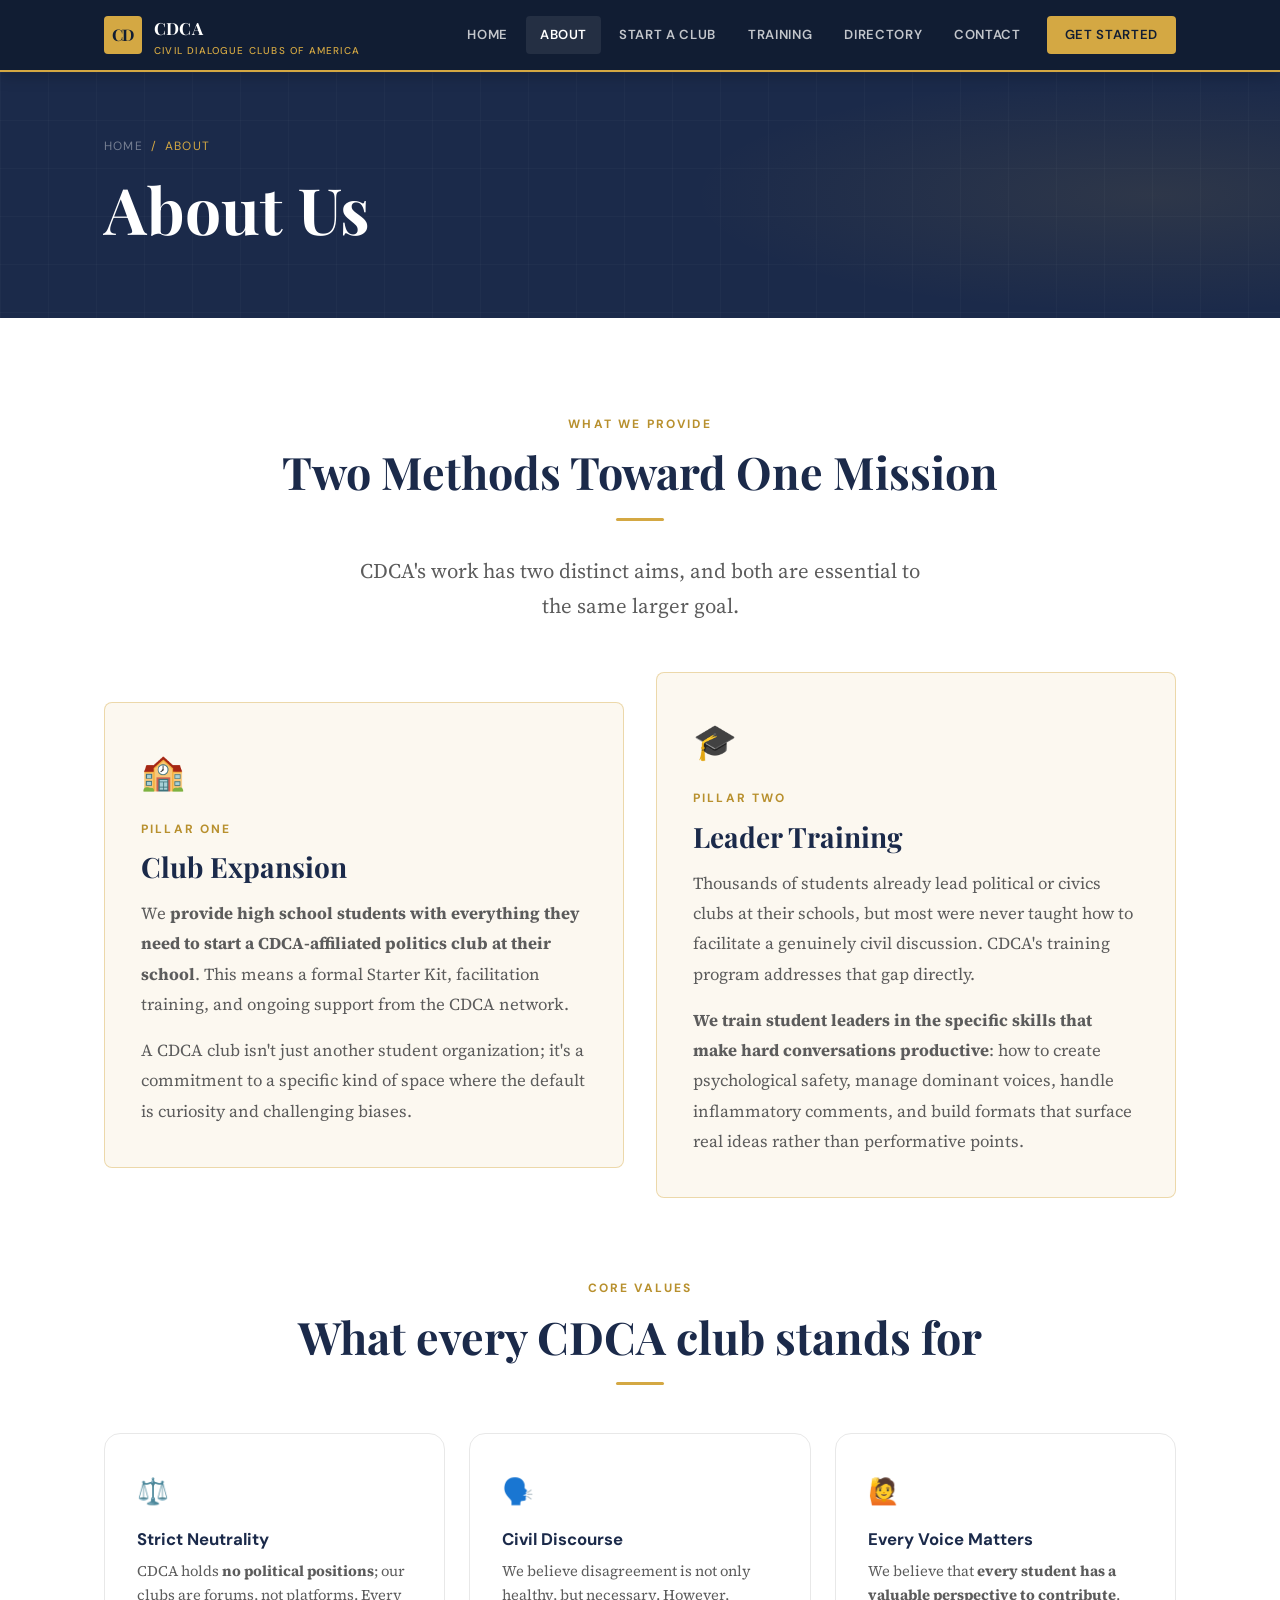
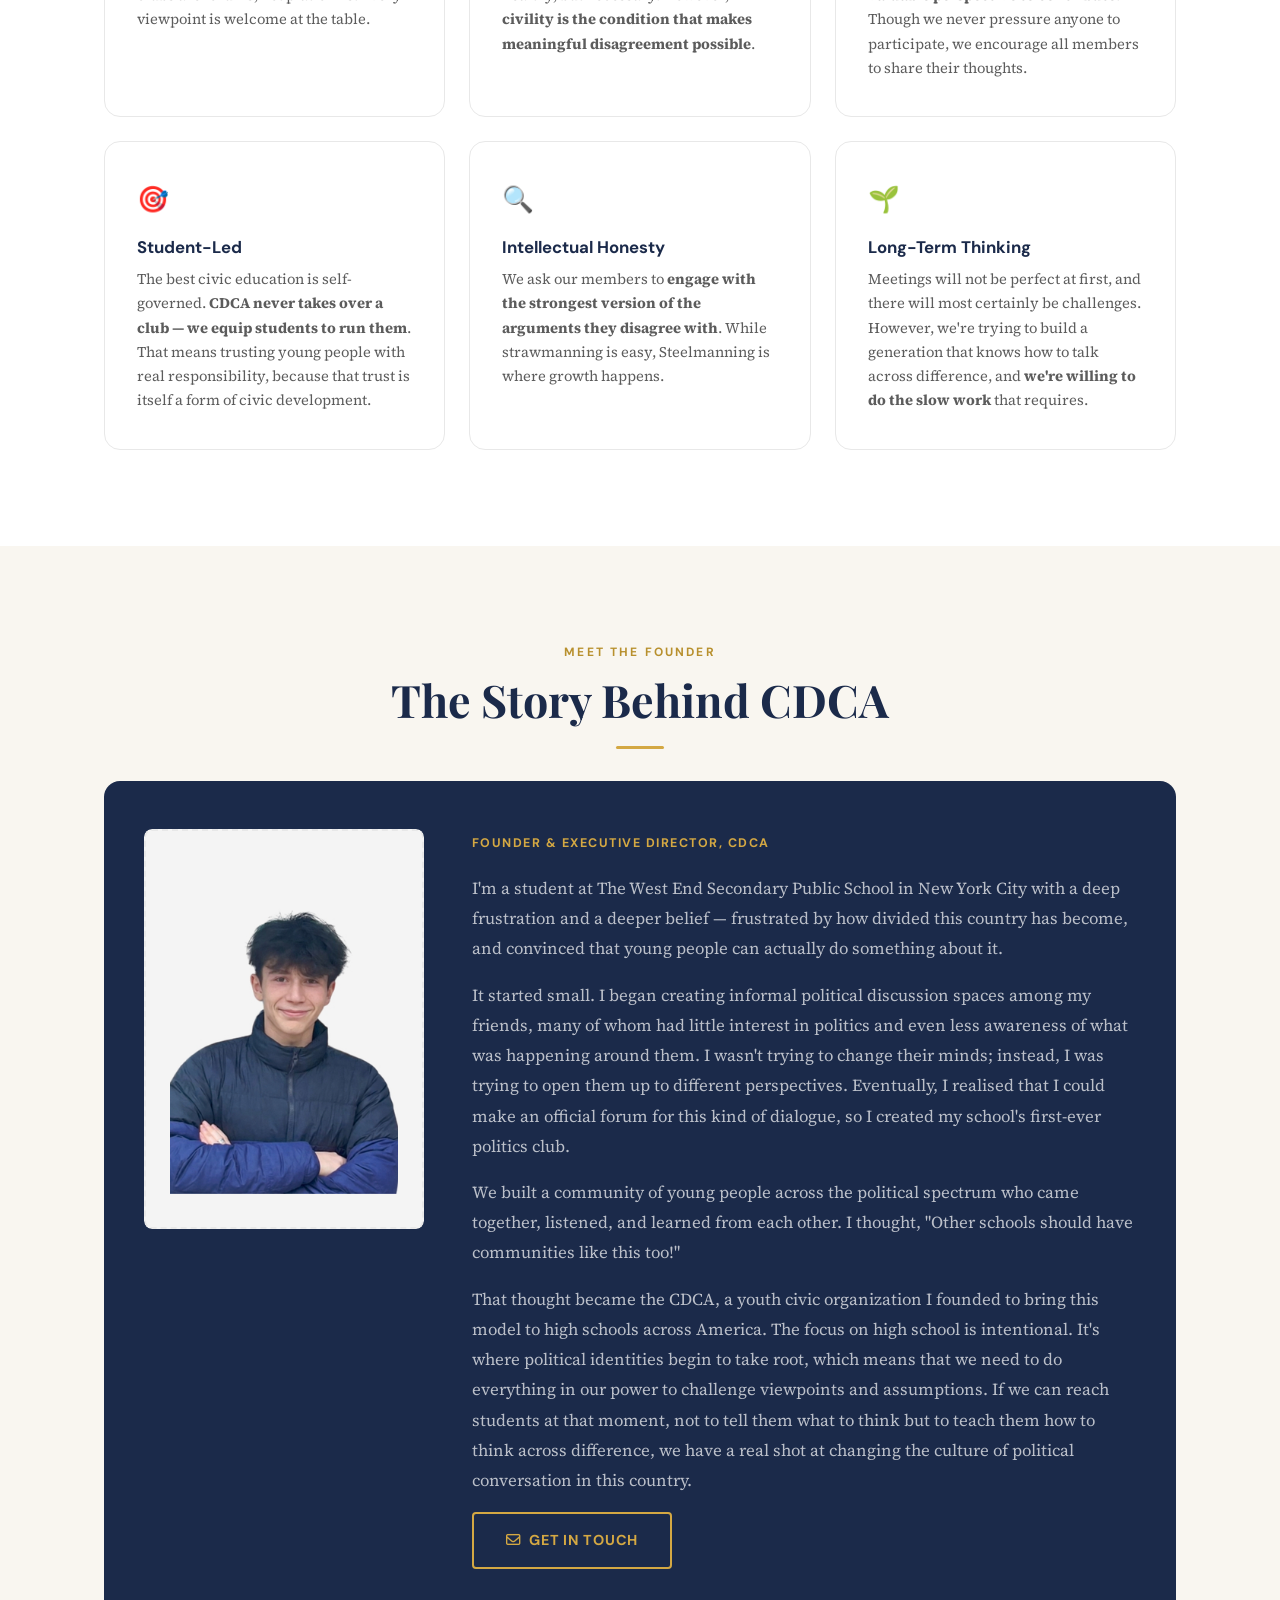
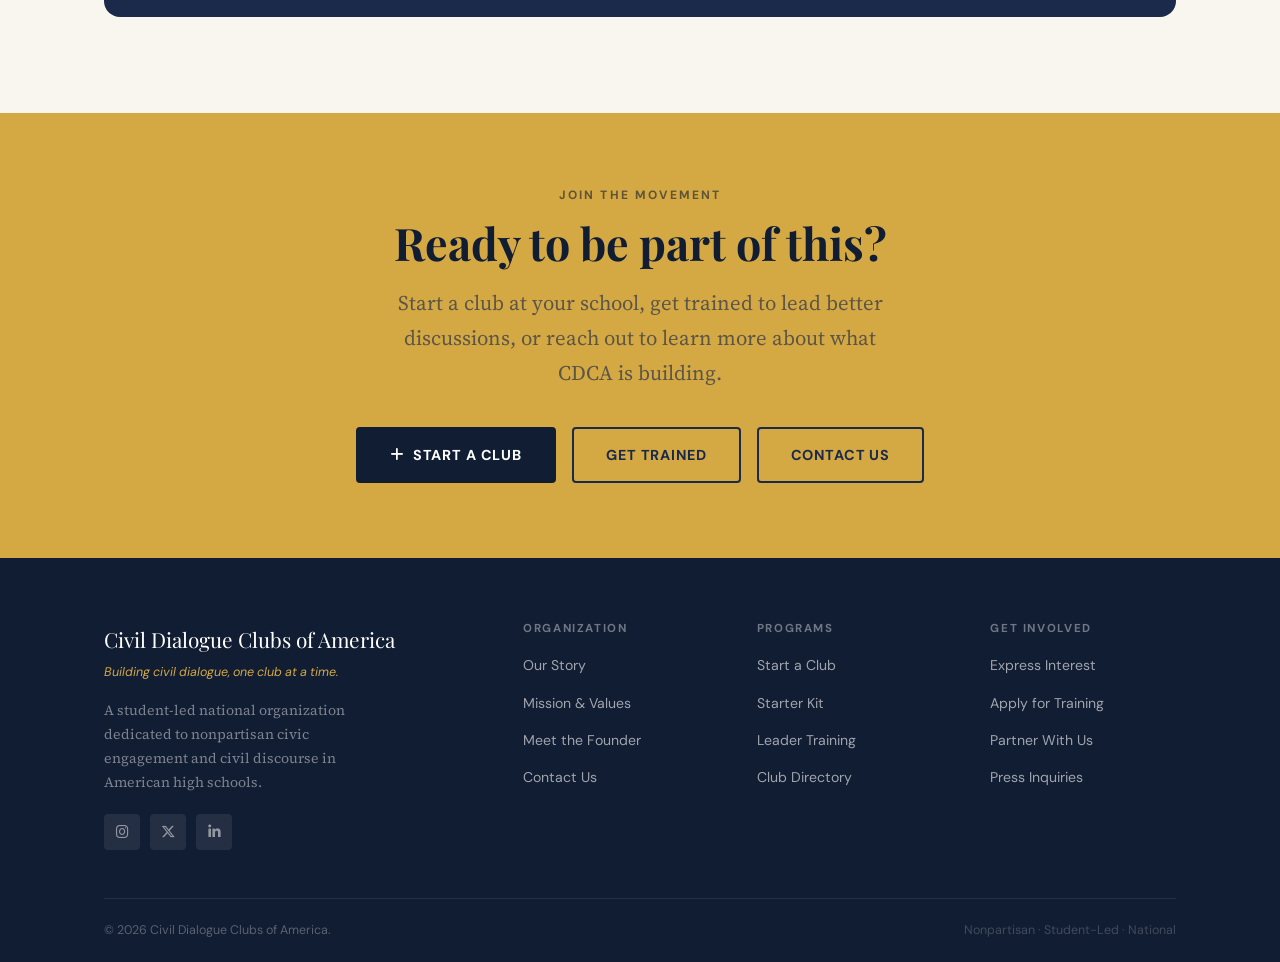
==== commit 0b6bc2d9: "Tiny edit to about" ====
--- a/about.html
+++ b/about.html
@@ -86,7 +86,7 @@
             the CDCA network.
           </p>
           <p>
-            A CDCA club isn't just another student organization; it's a commitment to a specific kind of space where the default is curiosity, as oposed to confrontation.
+            A CDCA club isn't just another student organization; it's a commitment to a specific kind of space where the default is curiosity and challenging biases.
           </p>
         </div>
 
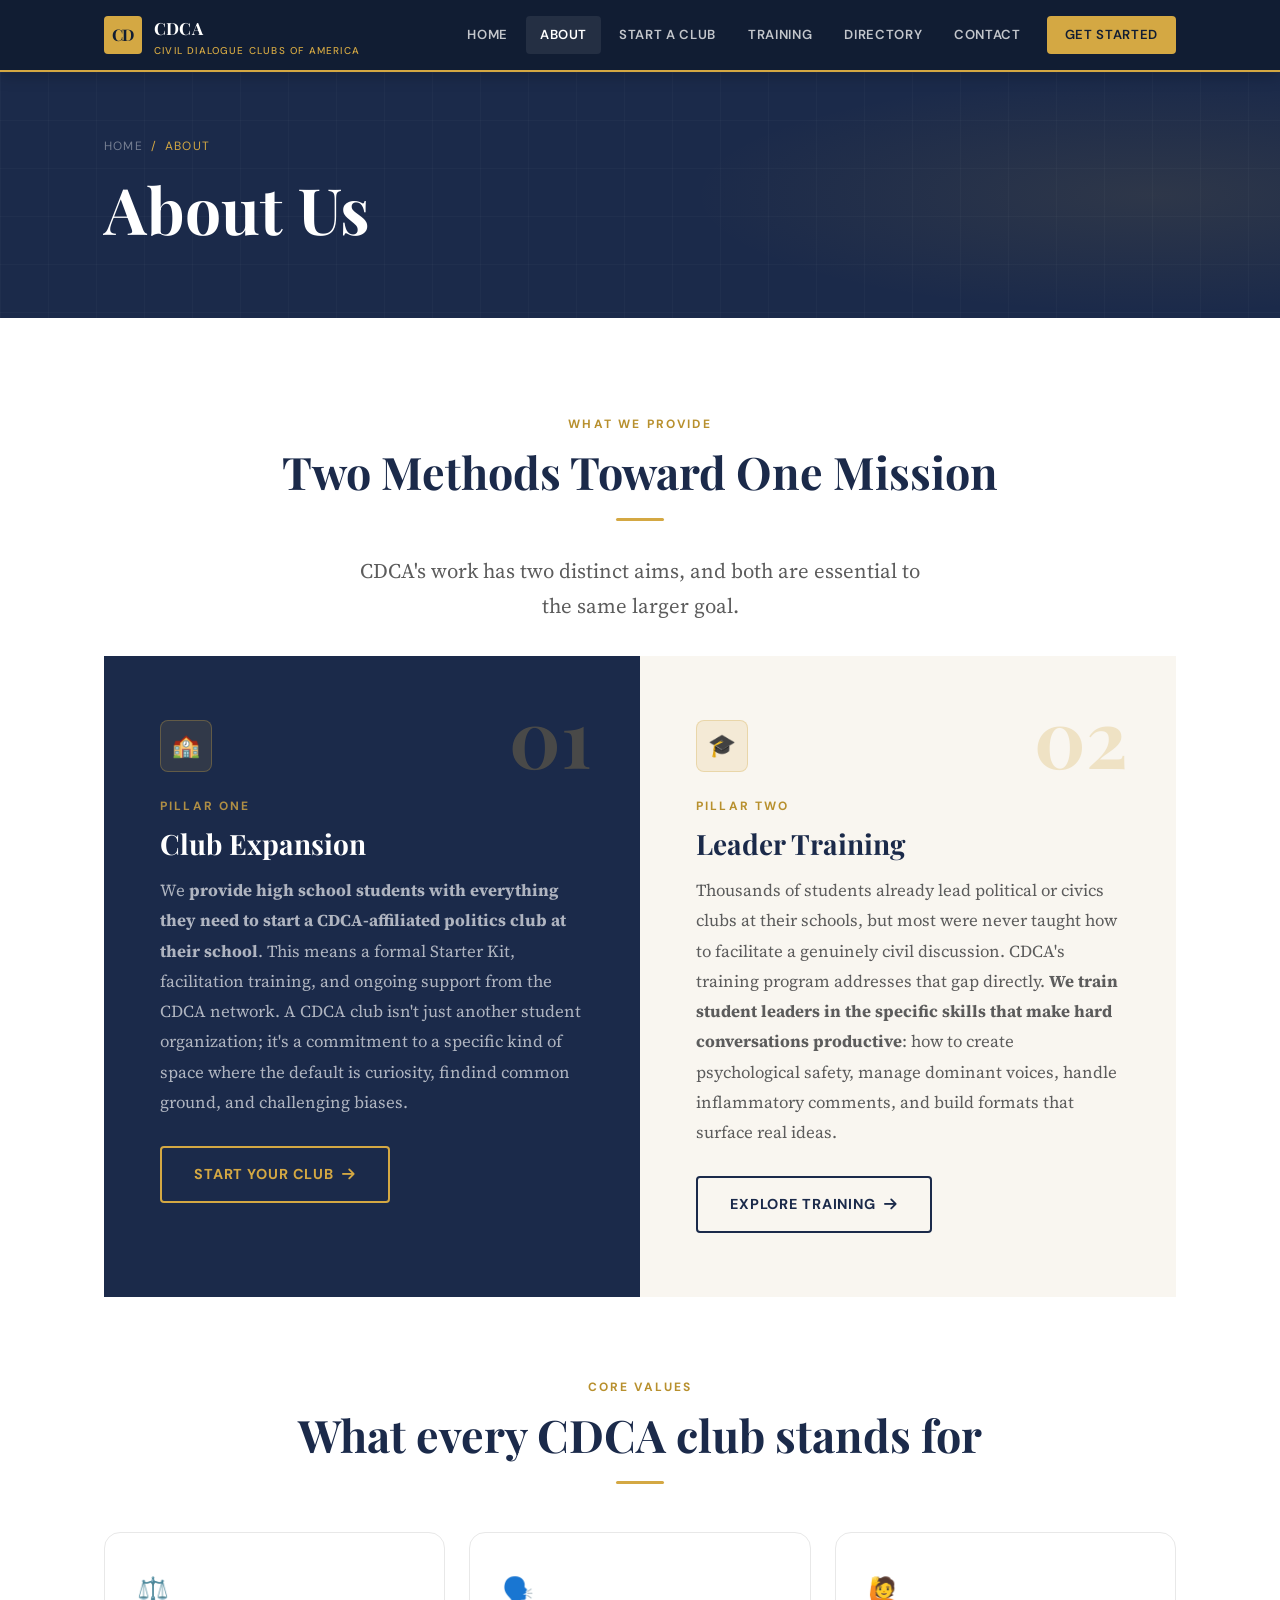
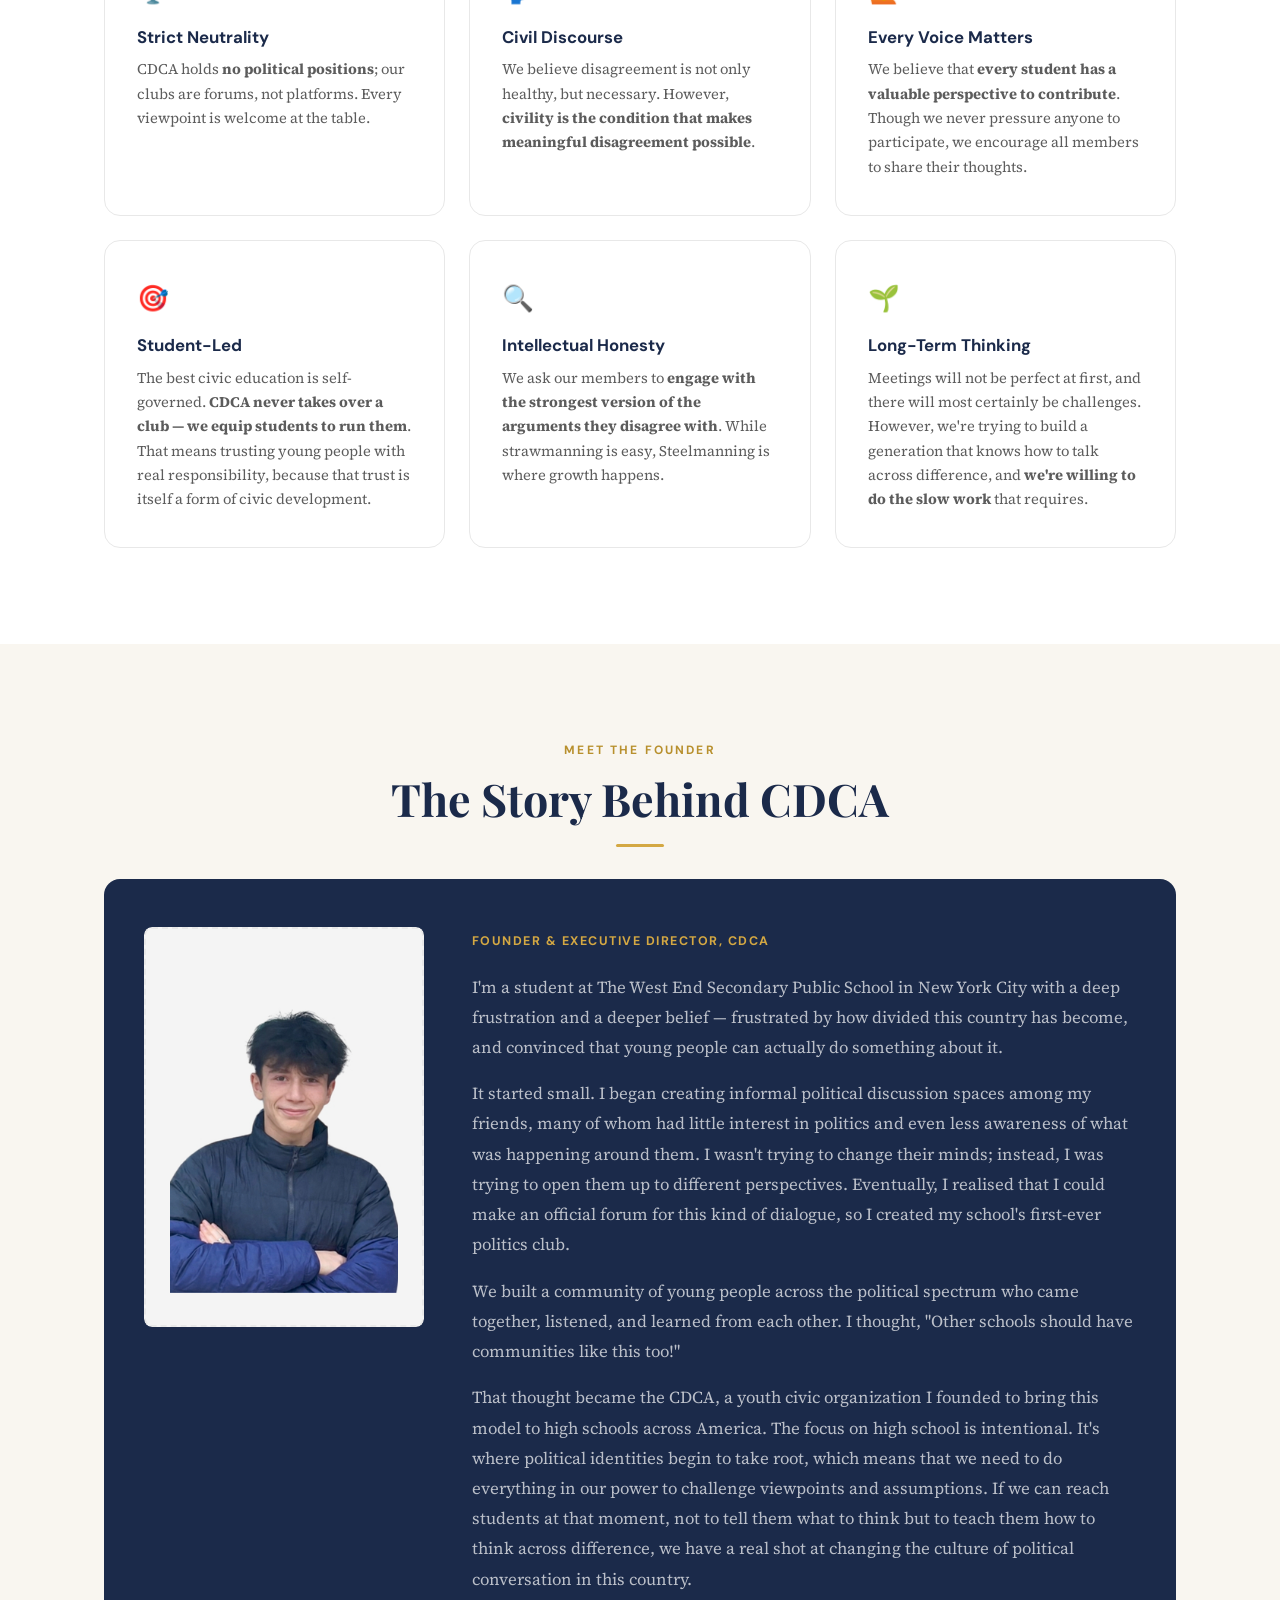
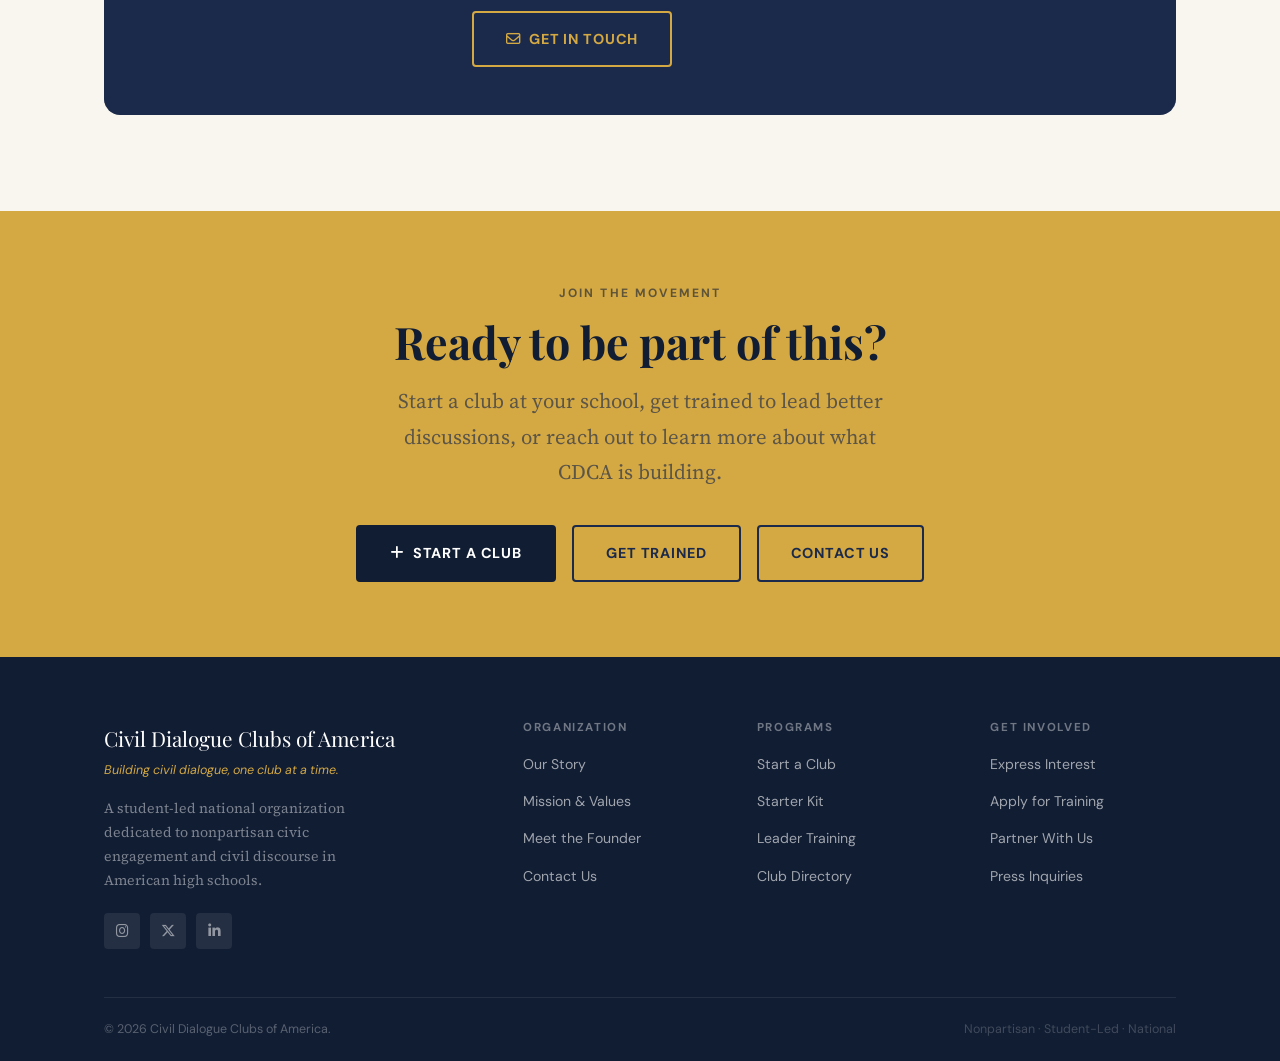
==== commit aad293a2: "Made big change to home page and about" ====
--- a/about.html
+++ b/about.html
@@ -74,38 +74,39 @@
         </p>
       </div>
 
-      <div class="grid-2" style="gap: 32px; margin-top: 48px;">
-
-        <div class="highlight-box fade-in" style="border-color: rgba(212,168,67,0.4); padding: 40px 36px;">
-          <div style="font-size: 2.2rem; margin-bottom: 16px;" aria-hidden="true">🏫</div>
-          <span class="section-label">Pillar One</span>
-          <h3 style="color: var(--navy); margin-bottom: 16px;">Club Expansion</h3>
-          <p style="margin-bottom: 16px;">
-            We <b>provide high school students with everything they need to start a CDCA-affiliated politics
-            club at their school</b>. This means a formal Starter Kit, facilitation training, and ongoing support from
-            the CDCA network.
-          </p>
-          <p>
-            A CDCA club isn't just another student organization; it's a commitment to a specific kind of space where the default is curiosity and challenging biases.
-          </p>
-        </div>
-
-        <div class="highlight-box fade-in" style="border-color: rgba(212,168,67,0.4); padding: 40px 36px;">
-          <div style="font-size: 2.2rem; margin-bottom: 16px;" aria-hidden="true">🎓</div>
-          <span class="section-label">Pillar Two</span>
-          <h3 style="color: var(--navy); margin-bottom: 16px;">Leader Training</h3>
-          <p style="margin-bottom: 16px;">
-            Thousands of students already lead political or civics clubs at their schools, but <b></b>most were never
-            taught how to facilitate a genuinely civil discussion</b>. CDCA's training program addresses that gap directly.
-          </p>
-          <p>
-            <b>We train student leaders in the specific skills that make hard conversations productive</b>: how to create
-            psychological safety, manage dominant voices, handle inflammatory comments, and build formats that
-            surface real ideas rather than performative points.
-          </p>
-        </div>
-
-      </div>
+  <!-- ===================== MISSION PILLARS ===================== -->
+  <section class="pillars" aria-label="Our two pillars">
+
+    <div class="pillar pillar--navy">
+      <div class="pillar__num" aria-hidden="true">01</div>
+      <div class="pillar__icon" aria-hidden="true">🏫</div>
+      <span class="section-label" style="color: rgba(212,168,67,0.8);">Pillar One</span>
+      <h3 style="color: var(--white);">Club Expansion</h3>
+      <p style="color: rgba(255,255,255,0.65);">
+       We <b>provide high school students with everything they need to start a CDCA-affiliated politics club at their school</b>. This means a formal Starter Kit, facilitation training, and ongoing support from the CDCA network.
+A CDCA club isn't just another student organization; it's a commitment to a specific kind of space where the default is curiosity, findind common ground, and challenging biases.
+
+      </p>
+      <a href="start-a-club.html" class="btn btn-ghost">
+        Start Your Club <i class="fa-solid fa-arrow-right" aria-hidden="true"></i>
+      </a>
+    </div>
+
+    <div class="pillar pillar--cream">
+      <div class="pillar__num" aria-hidden="true">02</div>
+      <div class="pillar__icon" aria-hidden="true">🎓</div>
+      <span class="section-label">Pillar Two</span>
+      <h3>Leader Training</h3>
+      <p>
+        Thousands of students already lead political or civics clubs at their schools, but most were never taught how to facilitate a genuinely civil discussion. CDCA's training program addresses that gap directly.
+<b>We train student leaders in the specific skills that make hard conversations productive</b>: how to create psychological safety, manage dominant voices, handle inflammatory comments, and build formats that surface real ideas.
+      </p>
+      <a href="training.html" class="btn btn-outline-navy">
+        Explore Training <i class="fa-solid fa-arrow-right" aria-hidden="true"></i>
+      </a>
+    </div>
+
+  </section>
 
 
       <!-- Core Values -->
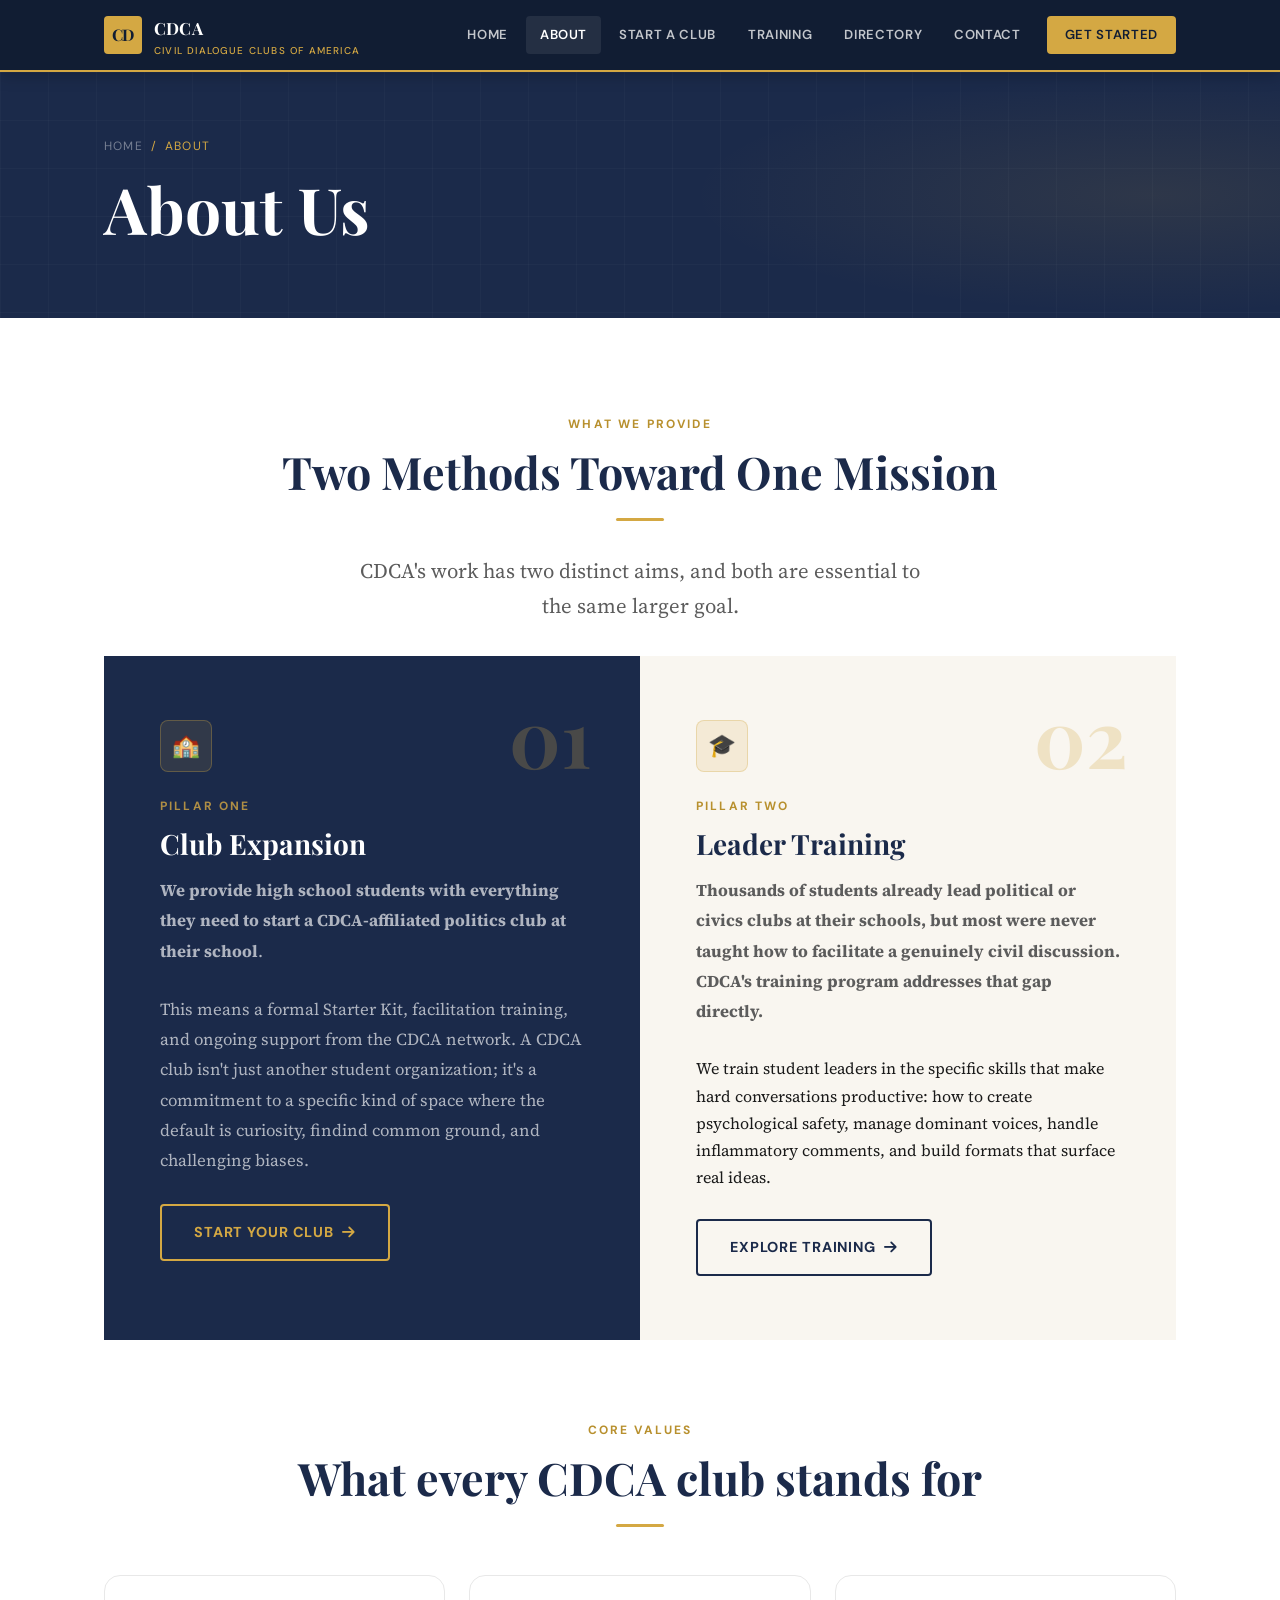
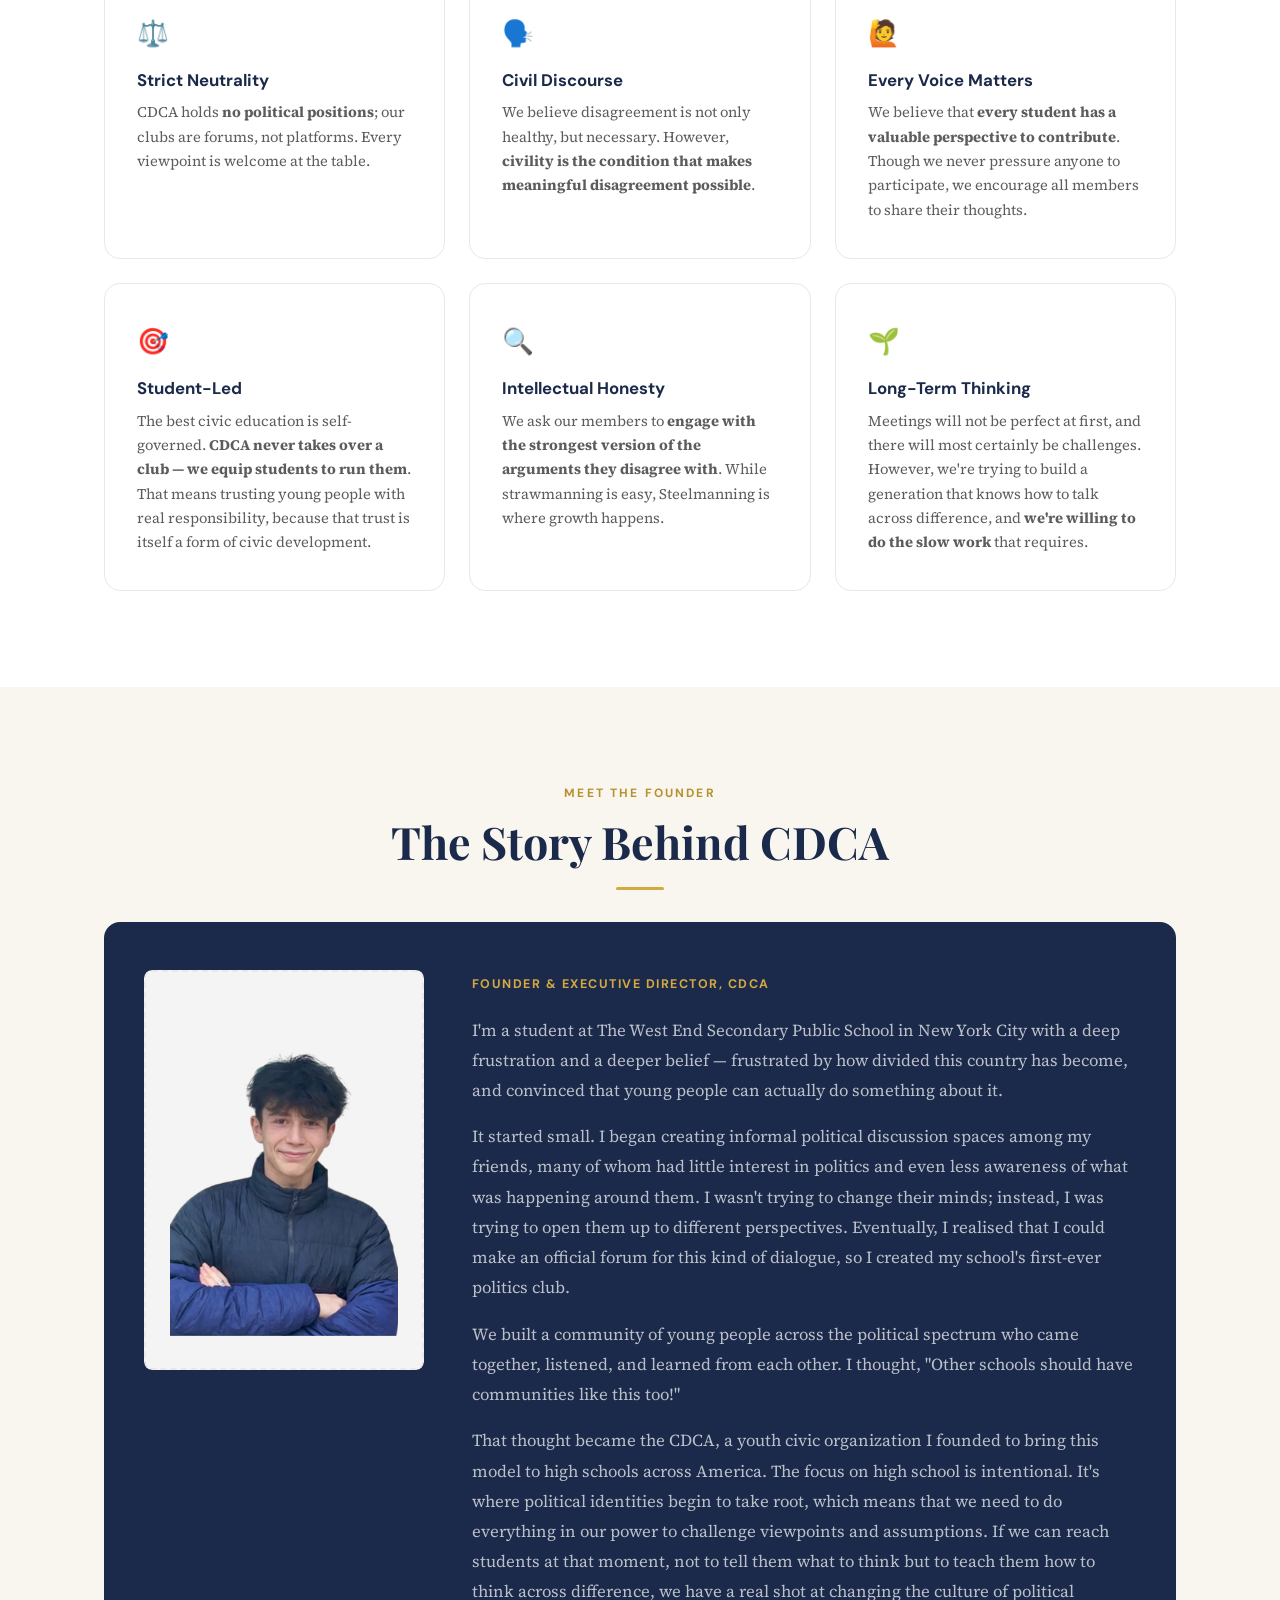
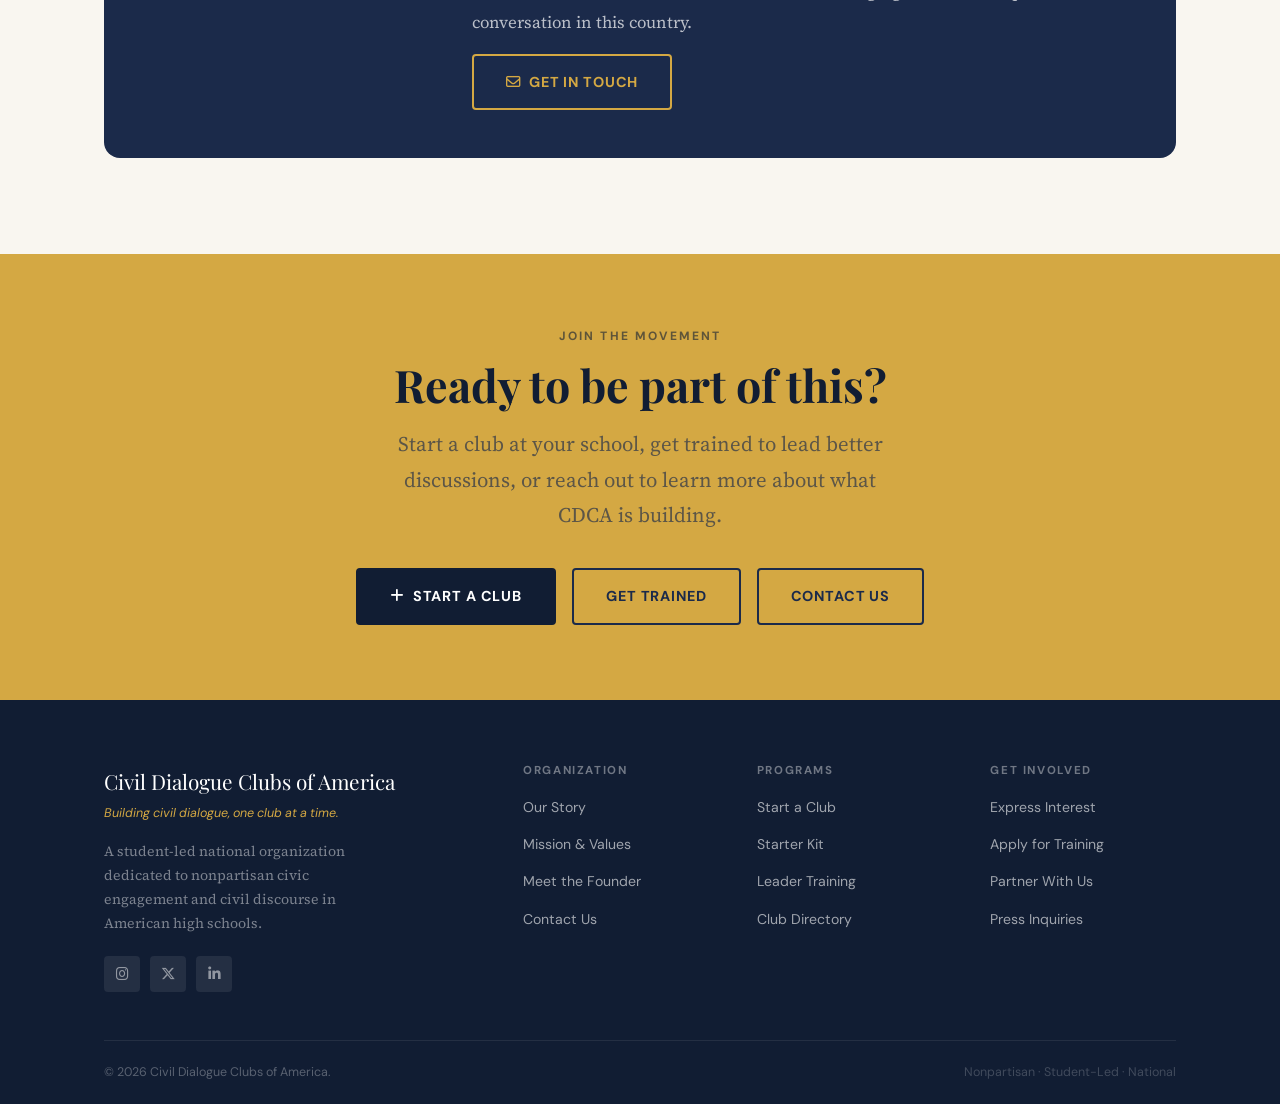
==== commit 76705191: "Updated about section pillars" ====
--- a/about.html
+++ b/about.html
@@ -83,9 +83,11 @@
       <span class="section-label" style="color: rgba(212,168,67,0.8);">Pillar One</span>
       <h3 style="color: var(--white);">Club Expansion</h3>
       <p style="color: rgba(255,255,255,0.65);">
-       We <b>provide high school students with everything they need to start a CDCA-affiliated politics club at their school</b>. This means a formal Starter Kit, facilitation training, and ongoing support from the CDCA network.
+       <b> We provide high school students with everything they need to start a CDCA-affiliated politics club at their school</b>. 
+       <p>
+       This means a formal Starter Kit, facilitation training, and ongoing support from the CDCA network.
 A CDCA club isn't just another student organization; it's a commitment to a specific kind of space where the default is curiosity, findind common ground, and challenging biases.
-
+</p>
       </p>
       <a href="start-a-club.html" class="btn btn-ghost">
         Start Your Club <i class="fa-solid fa-arrow-right" aria-hidden="true"></i>
@@ -98,8 +100,9 @@
       <span class="section-label">Pillar Two</span>
       <h3>Leader Training</h3>
       <p>
-        Thousands of students already lead political or civics clubs at their schools, but most were never taught how to facilitate a genuinely civil discussion. CDCA's training program addresses that gap directly.
-<b>We train student leaders in the specific skills that make hard conversations productive</b>: how to create psychological safety, manage dominant voices, handle inflammatory comments, and build formats that surface real ideas.
+        <b>Thousands of students already lead political or civics clubs at their schools, but most were never taught how to facilitate a genuinely civil discussion. CDCA's training program addresses that gap directly.</b>
+      </p>
+We train student leaders in the specific skills that make hard conversations productive: how to create psychological safety, manage dominant voices, handle inflammatory comments, and build formats that surface real ideas.
       </p>
       <a href="training.html" class="btn btn-outline-navy">
         Explore Training <i class="fa-solid fa-arrow-right" aria-hidden="true"></i>
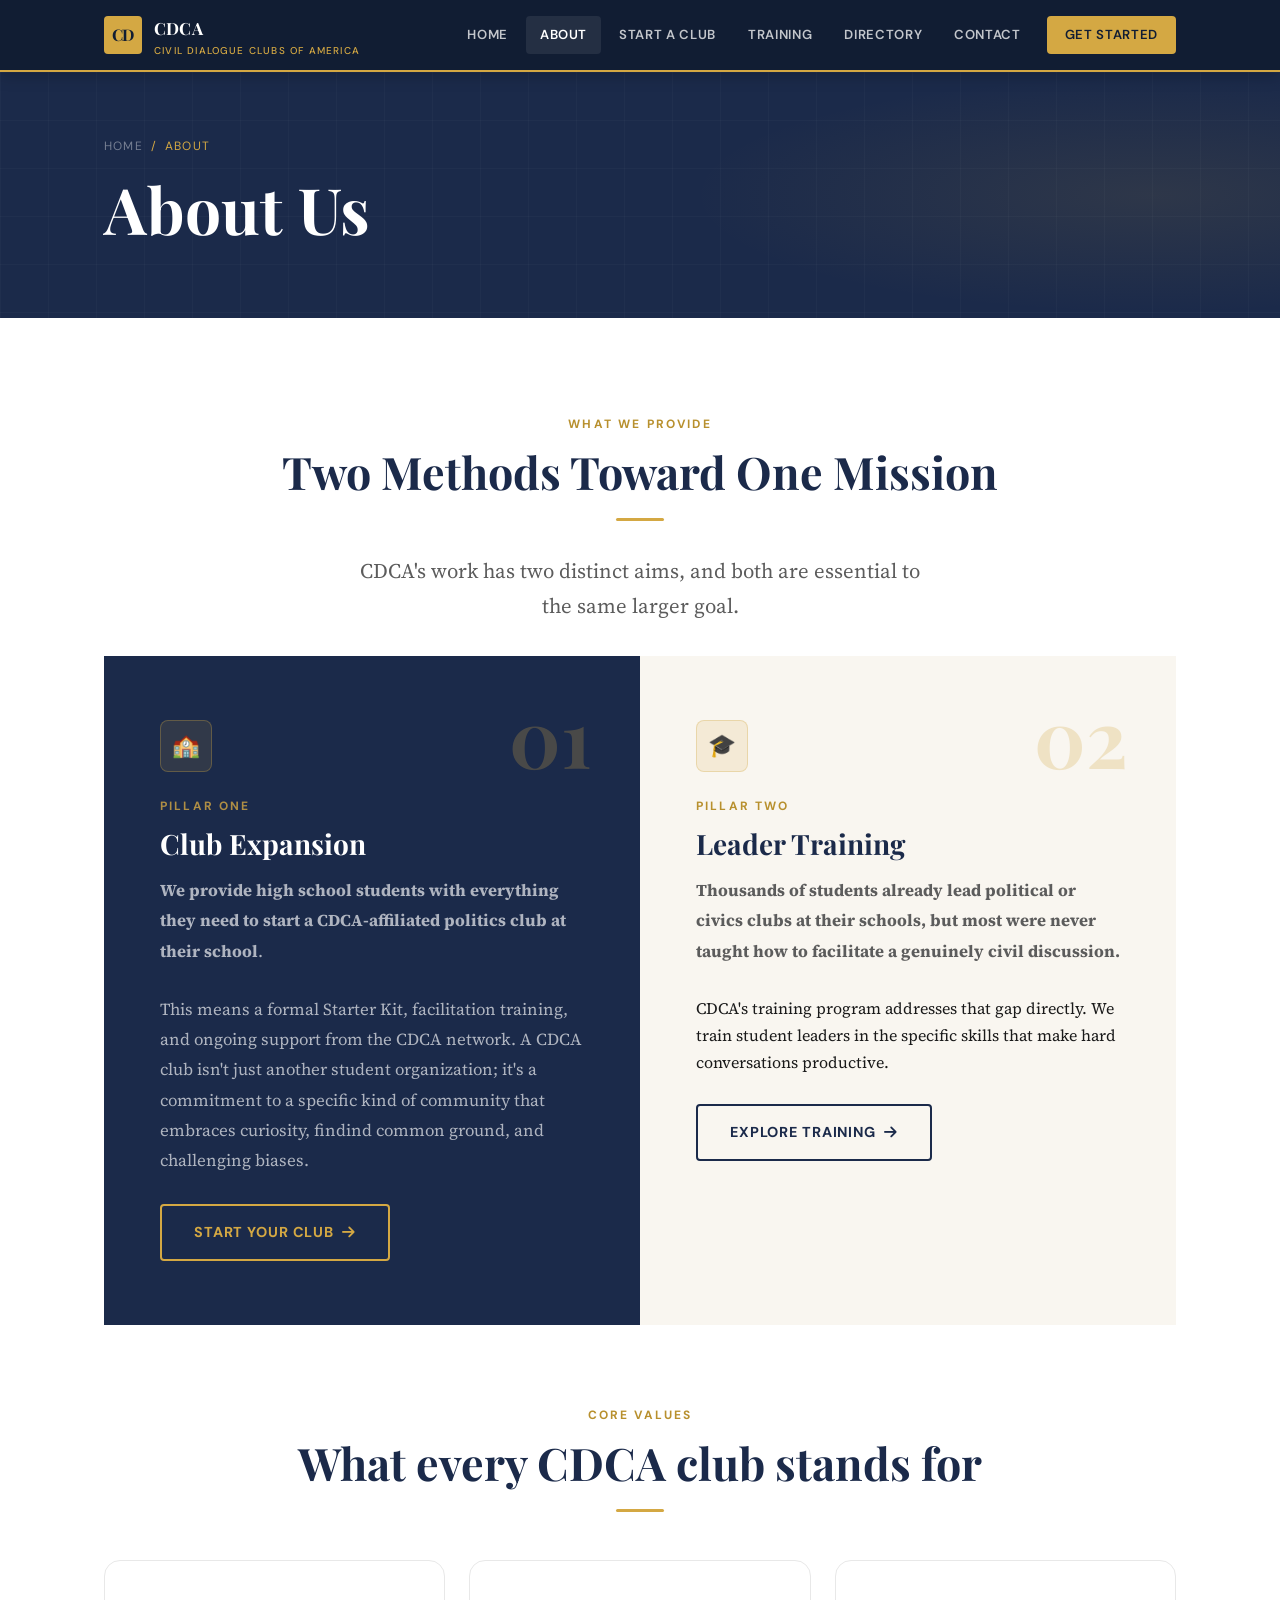
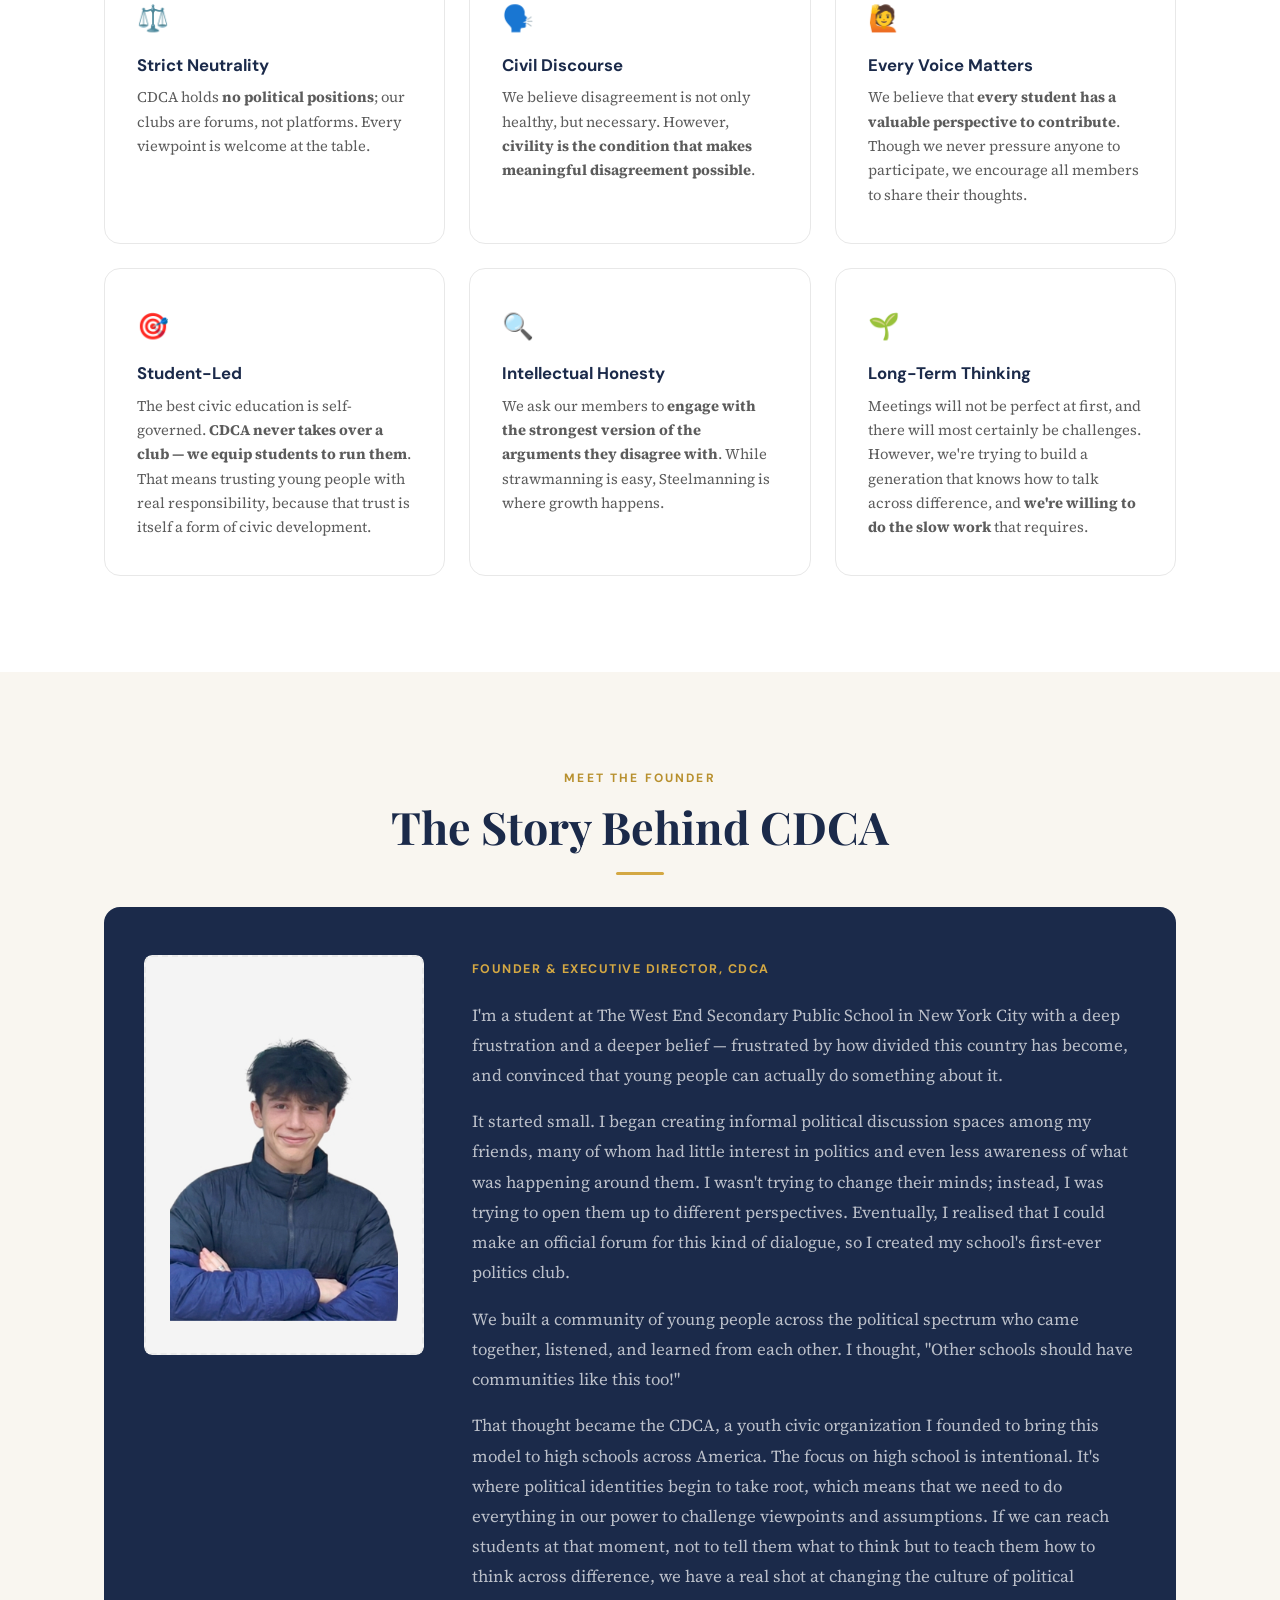
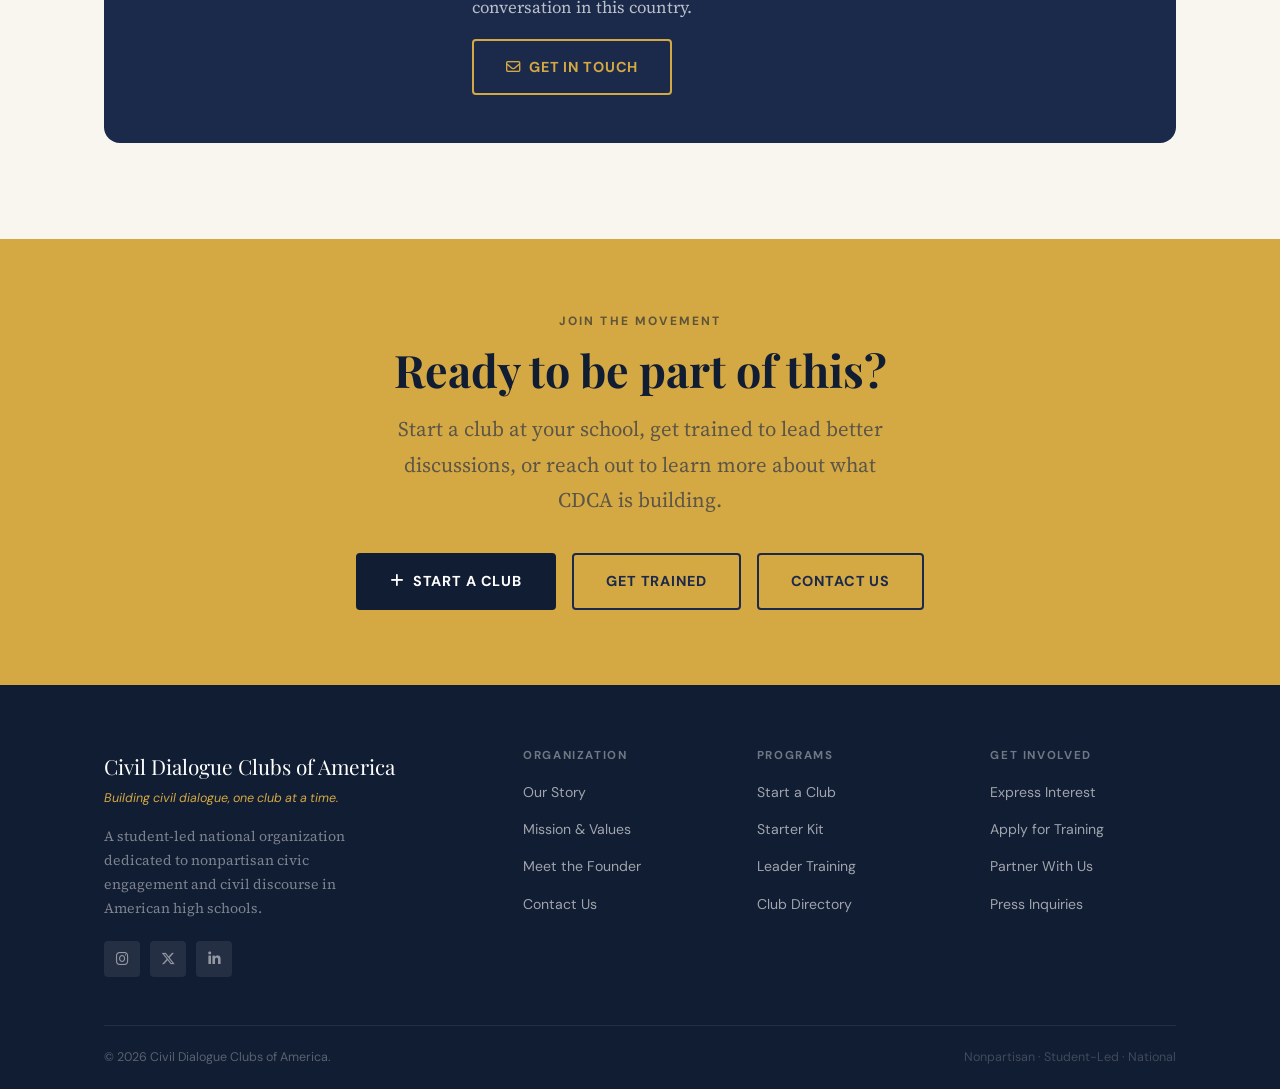
==== commit 6361f0ea: "About section update" ====
--- a/about.html
+++ b/about.html
@@ -86,7 +86,7 @@
        <b> We provide high school students with everything they need to start a CDCA-affiliated politics club at their school</b>. 
        <p>
        This means a formal Starter Kit, facilitation training, and ongoing support from the CDCA network.
-A CDCA club isn't just another student organization; it's a commitment to a specific kind of space where the default is curiosity, findind common ground, and challenging biases.
+A CDCA club isn't just another student organization; it's a commitment to a specific kind of community that embraces curiosity, findind common ground, and challenging biases.
 </p>
       </p>
       <a href="start-a-club.html" class="btn btn-ghost">
@@ -100,9 +100,9 @@
       <span class="section-label">Pillar Two</span>
       <h3>Leader Training</h3>
       <p>
-        <b>Thousands of students already lead political or civics clubs at their schools, but most were never taught how to facilitate a genuinely civil discussion. CDCA's training program addresses that gap directly.</b>
-      </p>
-We train student leaders in the specific skills that make hard conversations productive: how to create psychological safety, manage dominant voices, handle inflammatory comments, and build formats that surface real ideas.
+        <b>Thousands of students already lead political or civics clubs at their schools, but most were never taught how to facilitate a genuinely civil discussion.</b>
+      </p>
+CDCA's training program addresses that gap directly. We train student leaders in the specific skills that make hard conversations productive.
       </p>
       <a href="training.html" class="btn btn-outline-navy">
         Explore Training <i class="fa-solid fa-arrow-right" aria-hidden="true"></i>
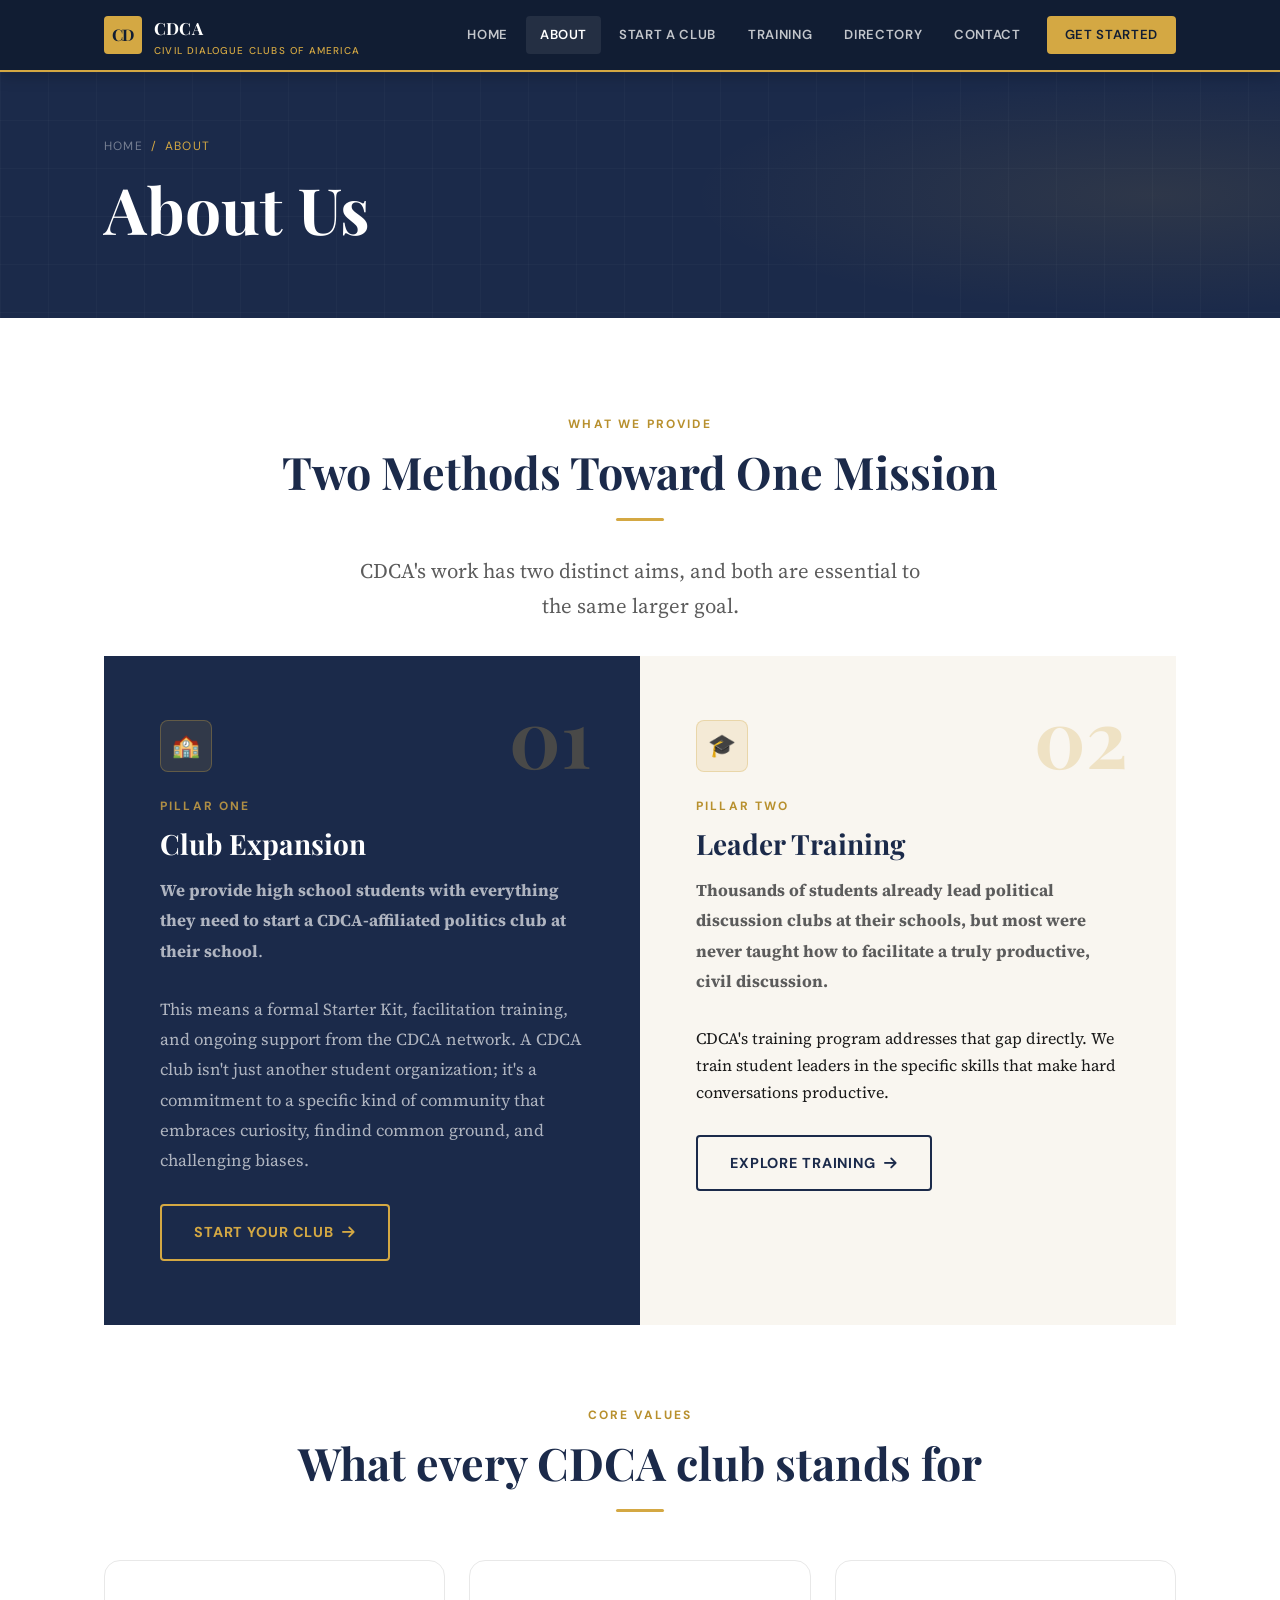
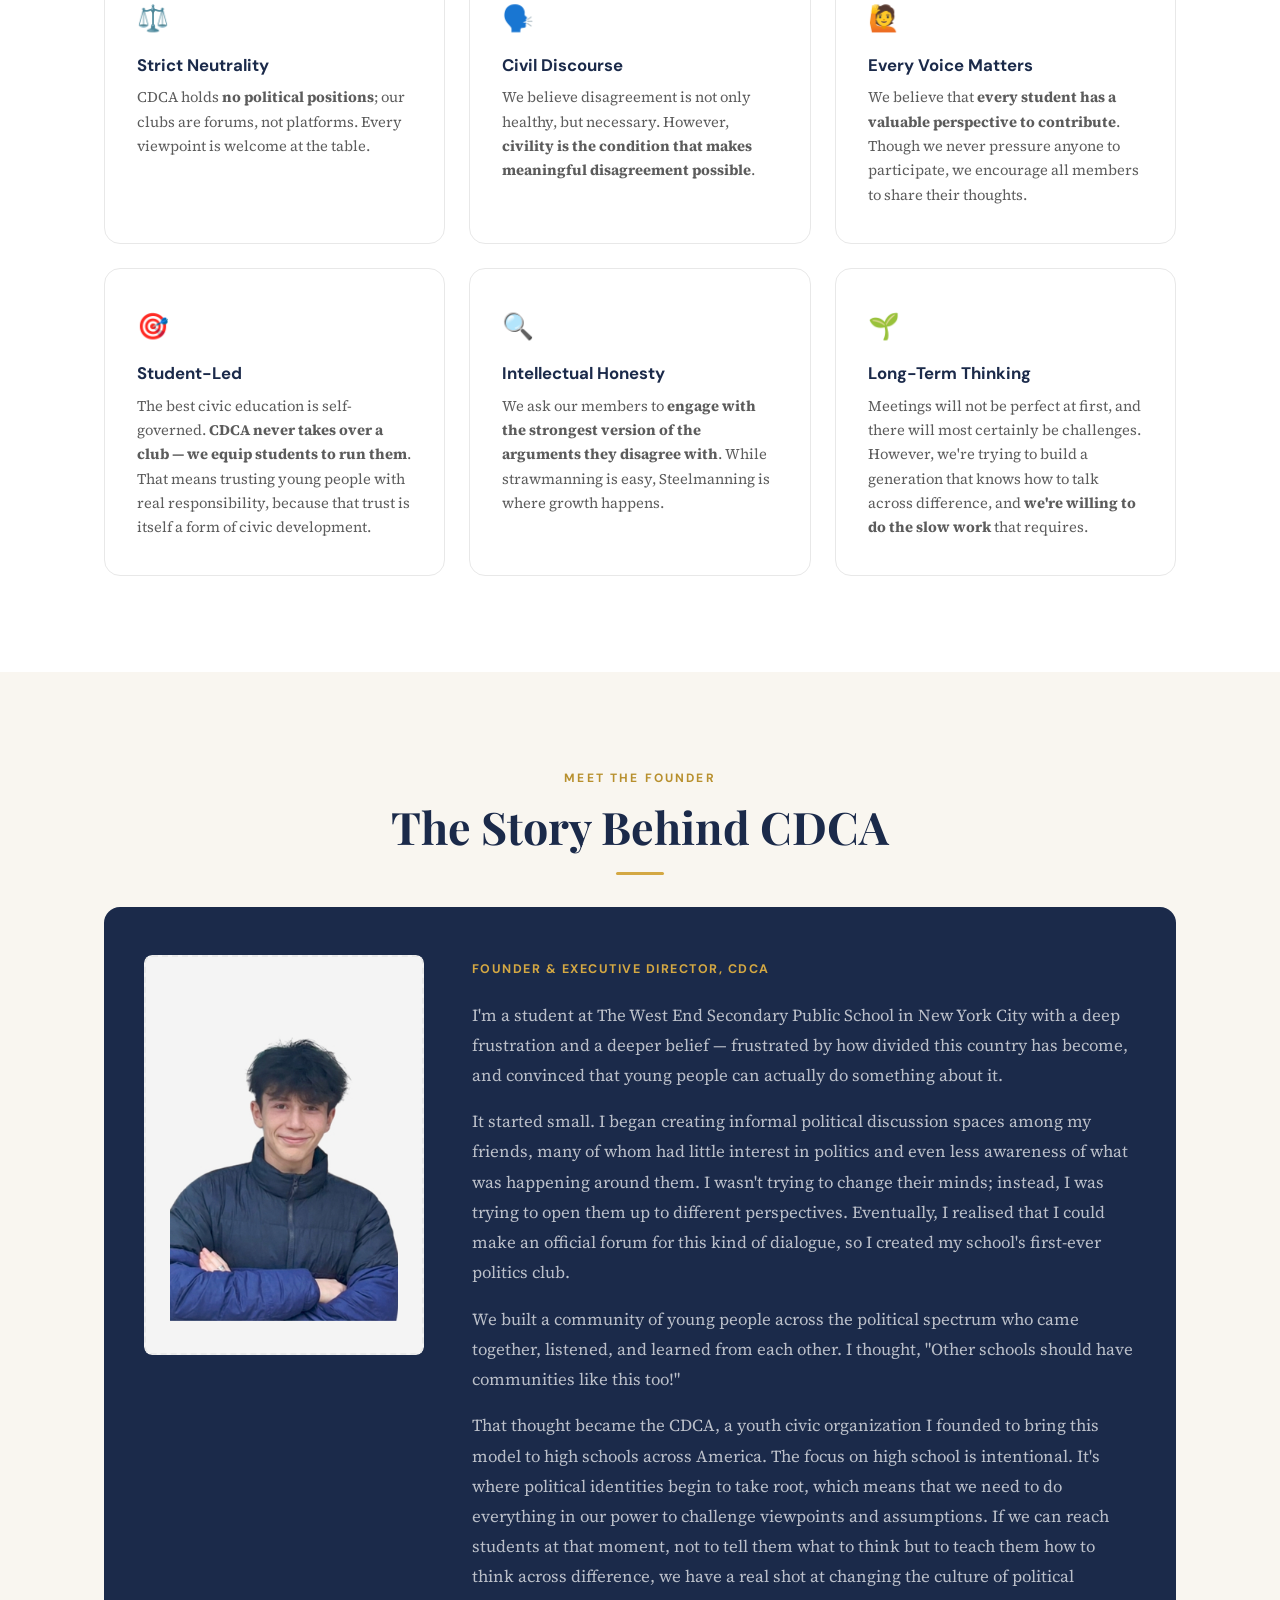
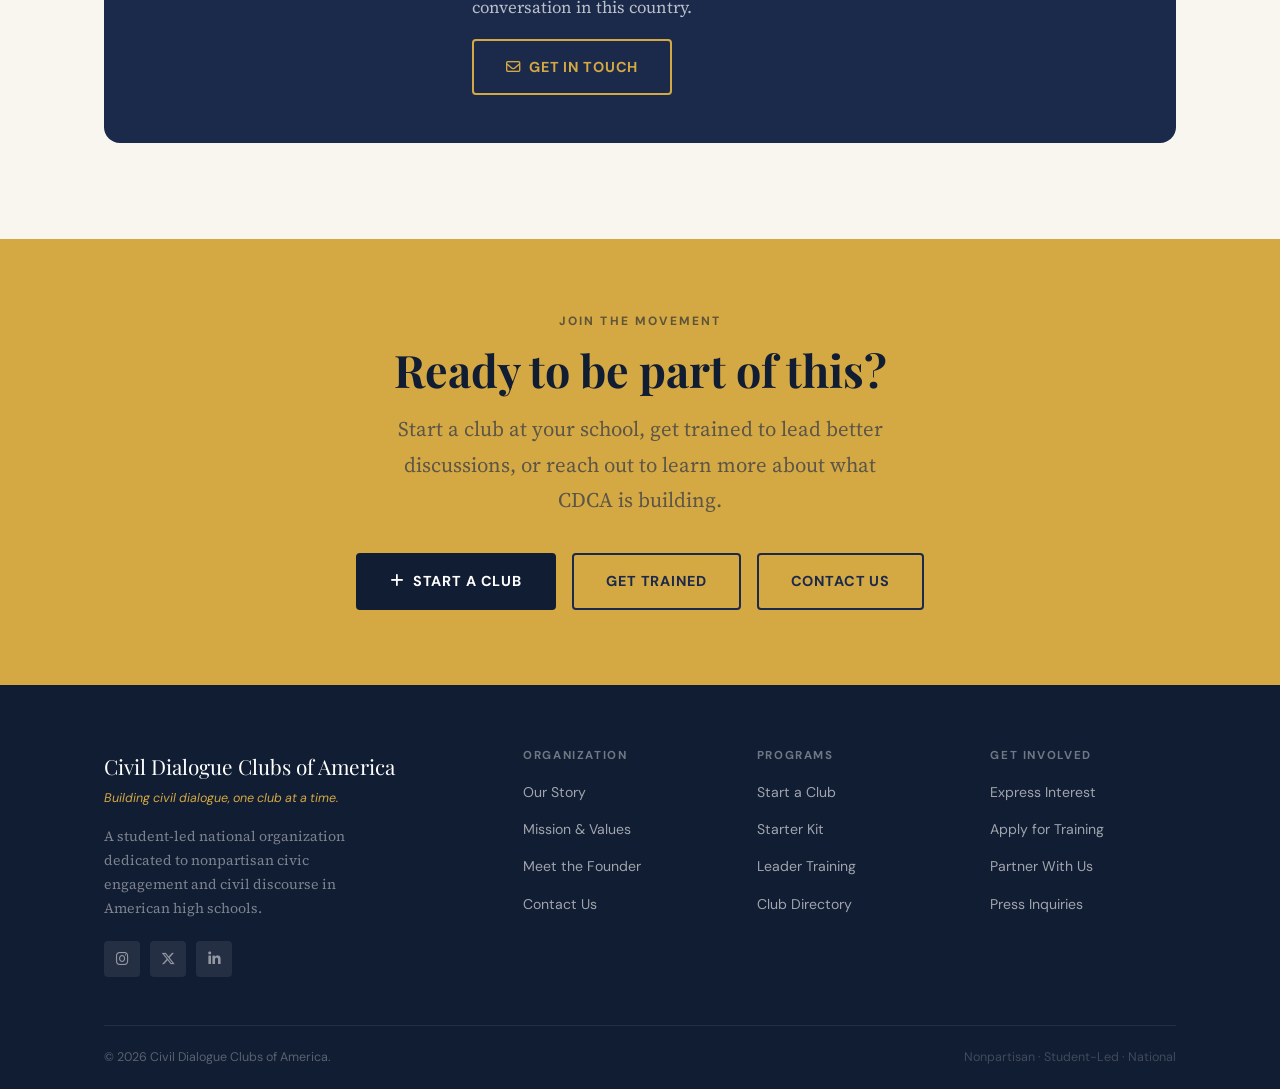
==== commit 21e19ca0: "Update about.html" ====
--- a/about.html
+++ b/about.html
@@ -100,9 +100,15 @@
       <span class="section-label">Pillar Two</span>
       <h3>Leader Training</h3>
       <p>
-        <b>Thousands of students already lead political or civics clubs at their schools, but most were never taught how to facilitate a genuinely civil discussion.</b>
+        <b>Thousands of students already lead political discussion clubs at their schools, but most were never taught how to facilitate a truly productive, civil discussion.</b>
       </p>
 CDCA's training program addresses that gap directly. We train student leaders in the specific skills that make hard conversations productive.
+<p>
+
+</p>
+<p>
+  
+</p>
       </p>
       <a href="training.html" class="btn btn-outline-navy">
         Explore Training <i class="fa-solid fa-arrow-right" aria-hidden="true"></i>
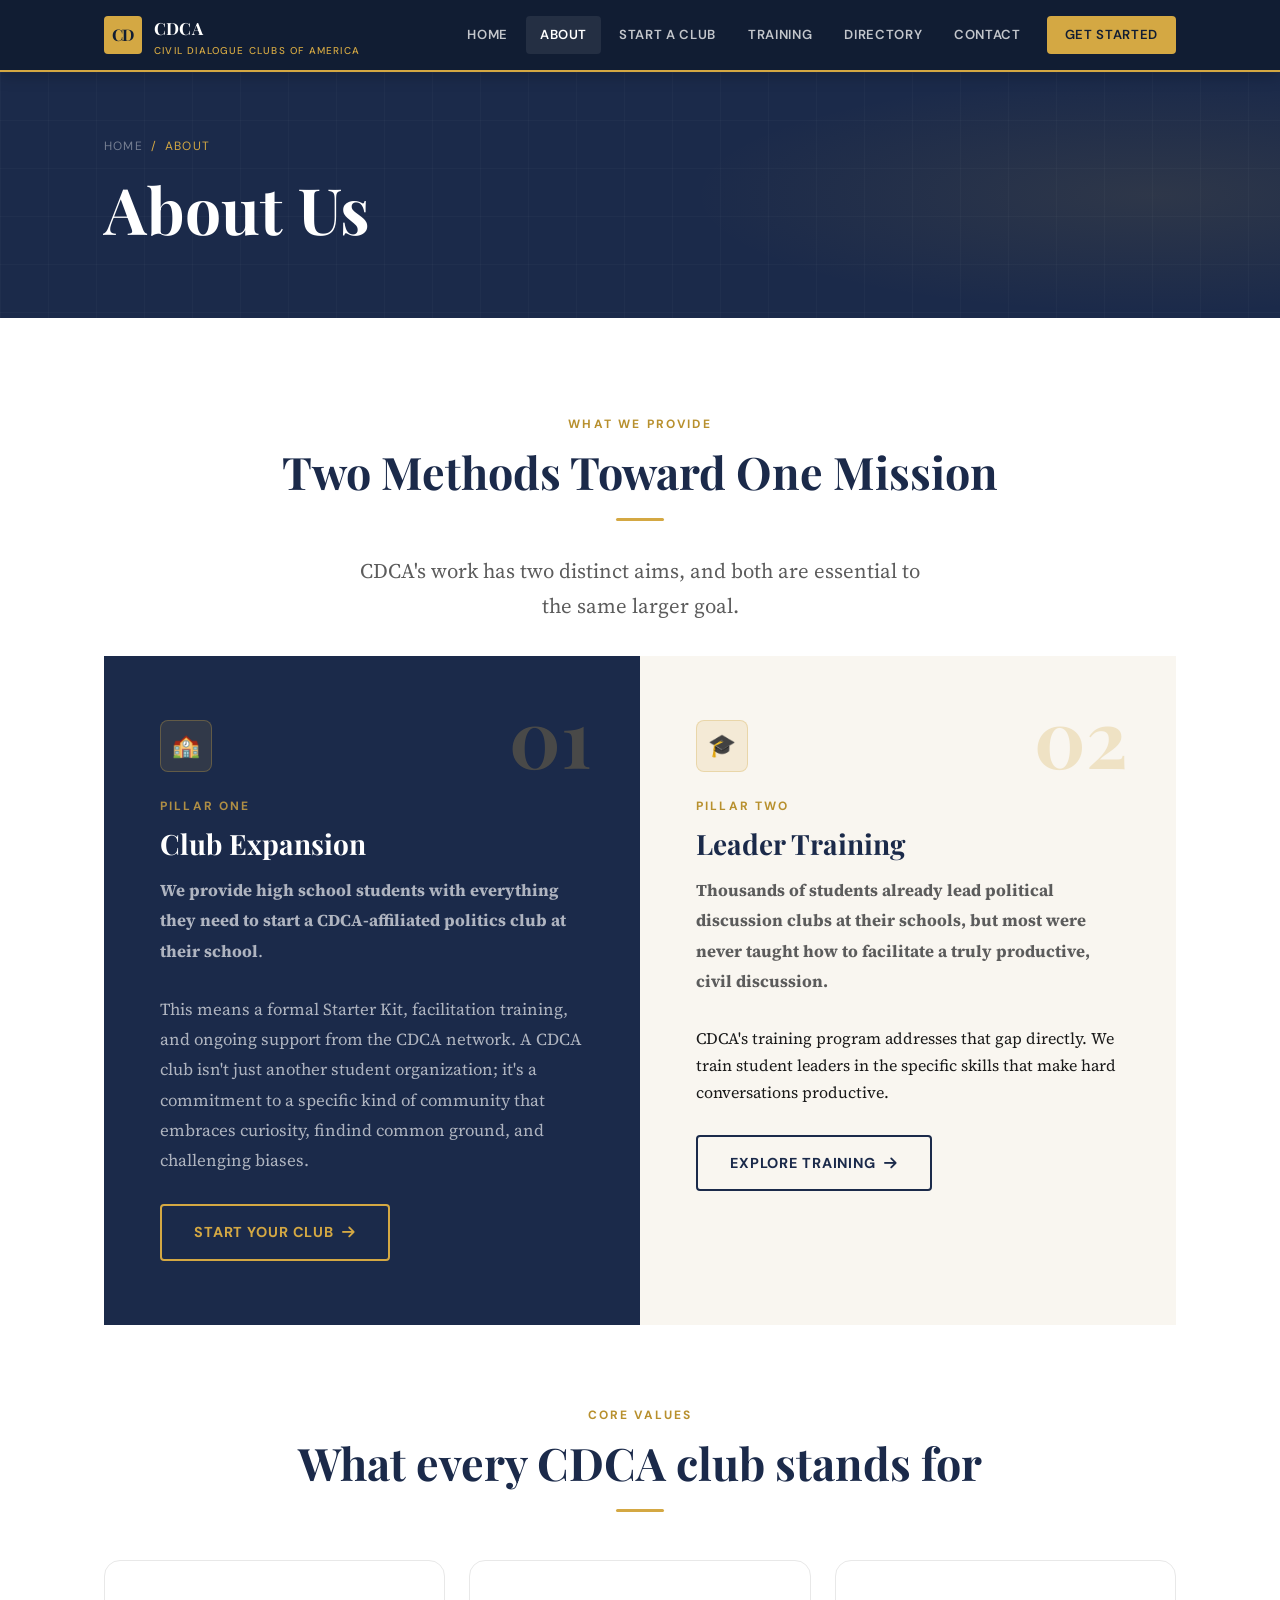
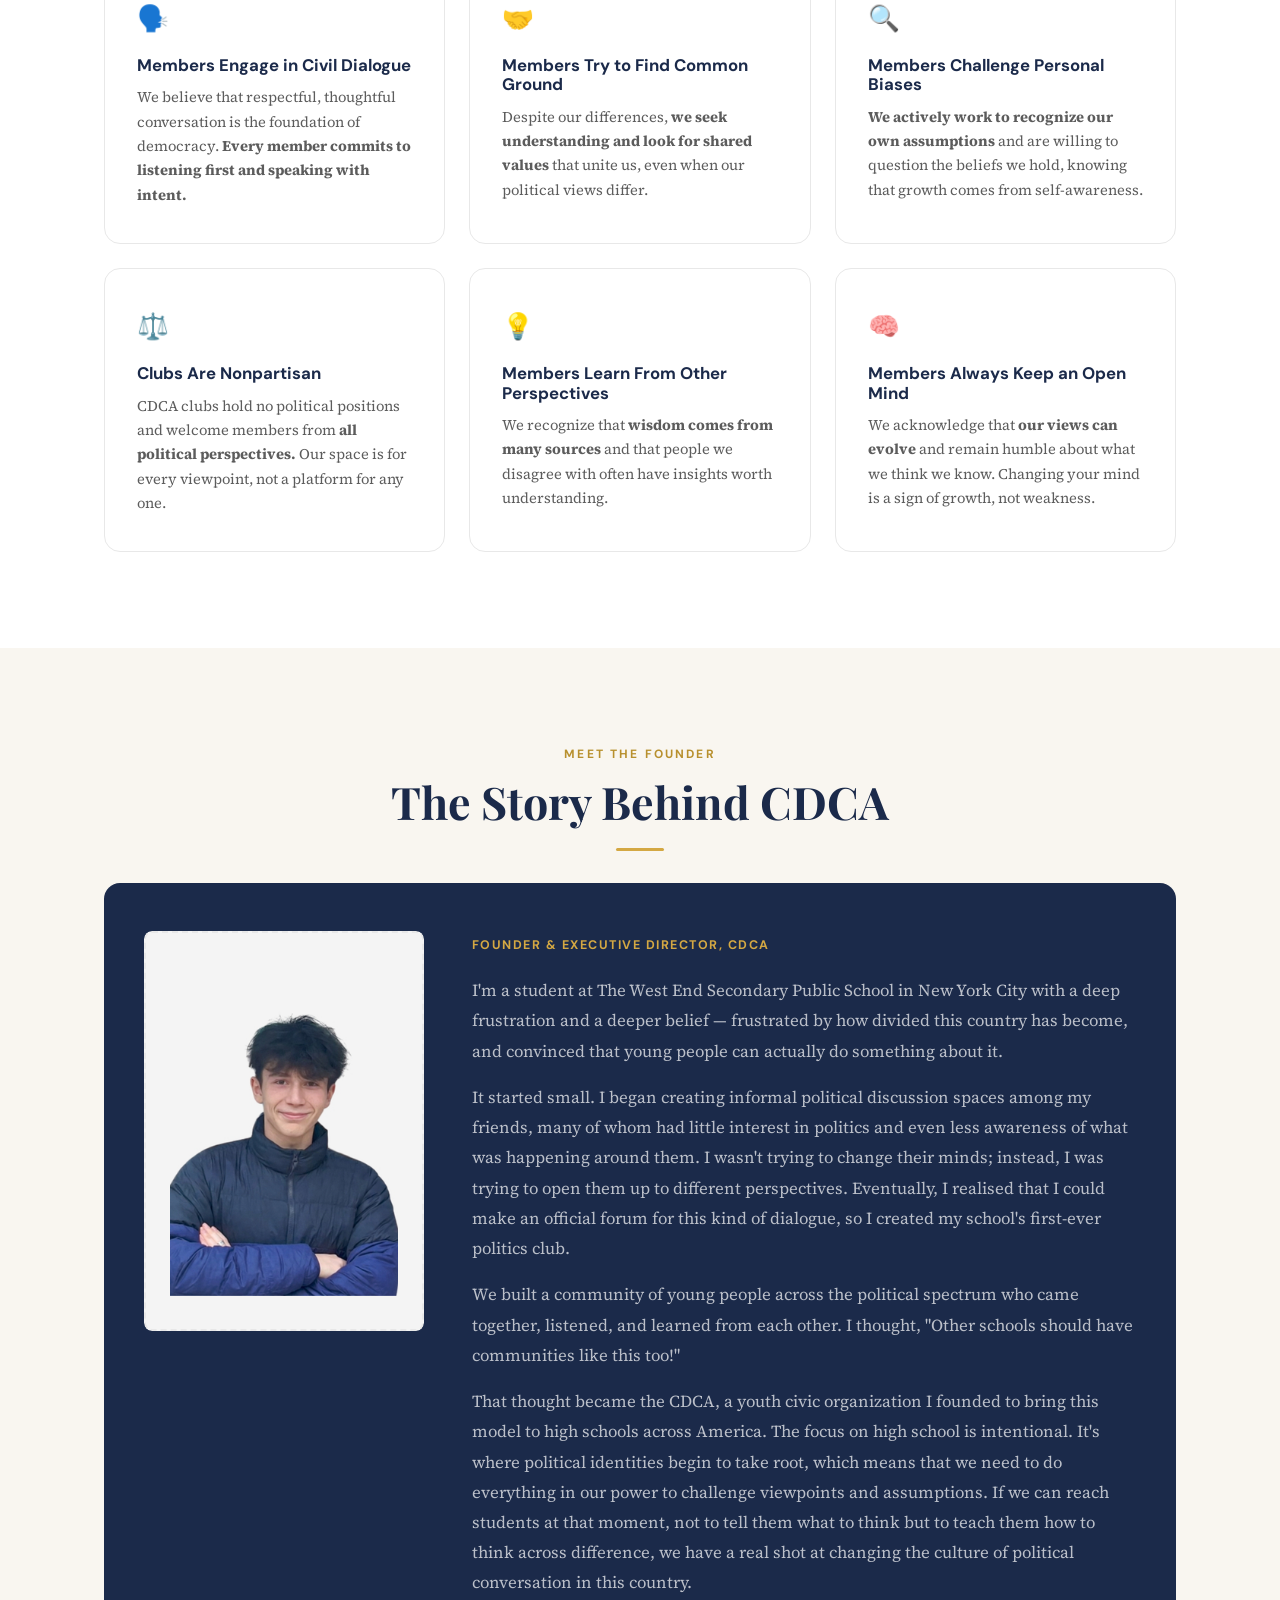
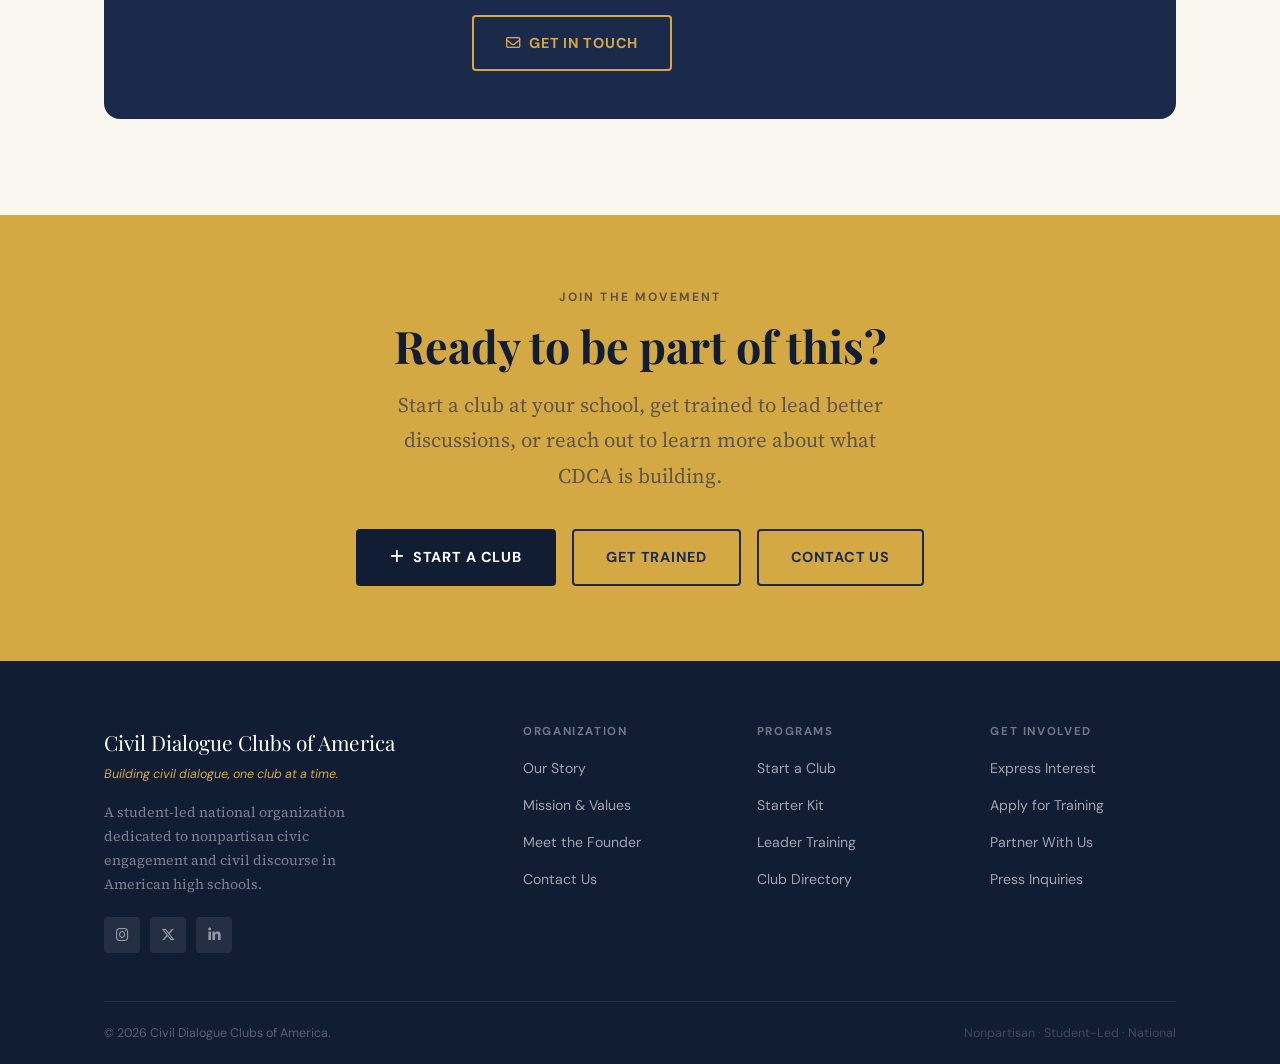
==== commit e7e13f6b: "Update home and about sections with carousel and new core values - Remove 'The principles behind eve" ====
--- a/about.html
+++ b/about.html
@@ -128,39 +128,39 @@
       <div class="grid-3" style="gap: 24px;">
 
         <div class="value-card fade-in">
+          <span class="value-card__icon" aria-hidden="true">🗣️</span>
+          <h4>Members Engage in Civil Dialogue</h4>
+          <p>We believe that respectful, thoughtful conversation is the foundation of democracy. <b>Every member commits to listening first and speaking with intent.</b></p>
+        </div>
+
+        <div class="value-card fade-in">
+          <span class="value-card__icon" aria-hidden="true">🤝</span>
+          <h4>Members Try to Find Common Ground</h4>
+          <p>Despite our differences, <b>we seek understanding and look for shared values</b> that unite us, even when our political views differ.</p>
+        </div>
+
+        <div class="value-card fade-in">
+          <span class="value-card__icon" aria-hidden="true">🔍</span>
+          <h4>Members Challenge Personal Biases</h4>
+          <p><b>We actively work to recognize our own assumptions</b> and are willing to question the beliefs we hold, knowing that growth comes from self-awareness.</p>
+        </div>
+
+        <div class="value-card fade-in">
           <span class="value-card__icon" aria-hidden="true">⚖️</span>
-          <h4>Strict Neutrality</h4>
-          <p>CDCA holds <b>no political positions</b>; our clubs are forums, not platforms. Every viewpoint is welcome at the table.</p>
-        </div>
-
-        <div class="value-card fade-in">
-          <span class="value-card__icon" aria-hidden="true">🗣️</span>
-          <h4>Civil Discourse</h4>
-          <p>We believe disagreement is not only healthy, but necessary. However, <b>civility is the condition that makes meaningful disagreement possible</b>.</p>
-        </div>
-
-        <div class="value-card fade-in">
-          <span class="value-card__icon" aria-hidden="true">🙋</span>
-          <h4>Every Voice Matters</h4>
-          <p>We believe that <b>every student has a valuable perspective to contribute</b>. Though we never pressure anyone to participate, we encourage all members to share their thoughts.</p>
-        </div>
-
-        <div class="value-card fade-in">
-          <span class="value-card__icon" aria-hidden="true">🎯</span>
-          <h4>Student-Led</h4>
-          <p>The best civic education is self-governed. <b>CDCA never takes over a club — we equip students to run them</b>. That means trusting young people with real responsibility, because that trust is itself a form of civic development.</p>
-        </div>
-
-        <div class="value-card fade-in">
-          <span class="value-card__icon" aria-hidden="true">🔍</span>
-          <h4>Intellectual Honesty</h4>
-          <p>We ask our members to <b>engage with the strongest version of the arguments they disagree with</b>. While strawmanning is easy, Steelmanning is where growth happens.</p>
-        </div>
-
-        <div class="value-card fade-in">
-          <span class="value-card__icon" aria-hidden="true">🌱</span>
-          <h4>Long-Term Thinking</h4>
-          <p>Meetings will not be perfect at first, and there will most certainly be challenges. However, we're trying to build a generation that knows how to talk across difference, and <b>we're willing to do the slow work</b> that requires.</p>
+          <h4>Clubs Are Nonpartisan</h4>
+          <p>CDCA clubs hold no political positions and welcome members from <b>all political perspectives.</b> Our space is for every viewpoint, not a platform for any one.</p>
+        </div>
+
+        <div class="value-card fade-in">
+          <span class="value-card__icon" aria-hidden="true">💡</span>
+          <h4>Members Learn From Other Perspectives</h4>
+          <p>We recognize that <b>wisdom comes from many sources</b> and that people we disagree with often have insights worth understanding.</p>
+        </div>
+
+        <div class="value-card fade-in">
+          <span class="value-card__icon" aria-hidden="true">🧠</span>
+          <h4>Members Always Keep an Open Mind</h4>
+          <p>We acknowledge that <b>our views can evolve</b> and remain humble about what we think we know. Changing your mind is a sign of growth, not weakness.</p>
         </div>
 
       </div>
--- a/style.css
+++ b/style.css
@@ -1151,6 +1151,136 @@
   padding: 24px 28px;
 }
 
+/* ---------- Hero with Photo ---------- */
+.hero__inner {
+  display: grid;
+  grid-template-columns: 1fr 1fr;
+  gap: 48px;
+  align-items: center;
+}
+
+.hero__photo {
+  position: relative;
+  z-index: 2;
+}
+
+.photo-placeholder--hero-side {
+  aspect-ratio: 4/5;
+  border-radius: var(--radius-lg);
+}
+
+/* ---------- Carousel ---------- */
+.carousel {
+  position: relative;
+  margin-top: 48px;
+}
+
+.carousel__viewport {
+  overflow: hidden;
+  border-radius: var(--radius-lg);
+}
+
+.carousel__track {
+  display: flex;
+  gap: 24px;
+  transition: transform 0.4s cubic-bezier(0.4, 0, 0.2, 1);
+}
+
+.carousel__slide {
+  flex: 0 0 calc(50% - 12px);
+  min-width: 0;
+}
+
+.carousel__photo {
+  margin-bottom: 20px;
+}
+
+.photo-placeholder--carousel {
+  aspect-ratio: 5/4;
+  border-radius: var(--radius-md);
+}
+
+.carousel__description {
+  padding: 0 8px;
+}
+
+.carousel__description h4 {
+  font-size: 1.1rem;
+  margin-bottom: 8px;
+  color: var(--navy);
+}
+
+.carousel__description p {
+  font-size: 0.95rem;
+  color: var(--gray-600);
+  line-height: 1.6;
+}
+
+.carousel__btn {
+  position: absolute;
+  top: 50%;
+  transform: translateY(-50%);
+  width: 44px;
+  height: 44px;
+  border-radius: 50%;
+  background: var(--navy);
+  color: var(--white);
+  border: none;
+  cursor: pointer;
+  display: flex;
+  align-items: center;
+  justify-content: center;
+  z-index: 10;
+  font-size: 1.2rem;
+  transition: all 0.2s ease;
+  box-shadow: var(--shadow-md);
+}
+
+.carousel__btn:hover {
+  background: var(--gold);
+  color: var(--navy-dark);
+  transform: translateY(-50%) scale(1.1);
+}
+
+.carousel__btn--prev {
+  left: 16px;
+}
+
+.carousel__btn--next {
+  right: 16px;
+}
+
+.carousel__btn:disabled {
+  opacity: 0.5;
+  cursor: not-allowed;
+}
+
+.carousel__indicators {
+  display: flex;
+  justify-content: center;
+  gap: 8px;
+  margin-top: 24px;
+}
+
+.carousel__indicator {
+  width: 10px;
+  height: 10px;
+  border-radius: 50%;
+  background: rgba(27,42,74,0.2);
+  border: none;
+  cursor: pointer;
+  transition: all 0.2s ease;
+}
+
+.carousel__indicator.active {
+  background: var(--gold);
+  transform: scale(1.3);
+}
+
+.carousel__indicator:hover {
+  background: rgba(27,42,74,0.4);
+}
+
 /* ---------- Responsive ---------- */
 @media (max-width: 1024px) {
   .founder-card {
@@ -1170,7 +1300,17 @@
   .nav__hamburger { display: flex; }
 
   .hero { padding: 64px 0 56px; min-height: auto; }
+  .hero__inner { grid-template-columns: 1fr; gap: 32px; }
   .hero__stats { gap: 24px; }
+
+  .carousel__slide { flex: 0 0 100%; }
+  .carousel__btn {
+    width: 40px;
+    height: 40px;
+    font-size: 1rem;
+  }
+  .carousel__btn--prev { left: 8px; }
+  .carousel__btn--next { right: 8px; }
 
   .grid-2 { grid-template-columns: 1fr; gap: 32px; }
   .grid-3 { grid-template-columns: 1fr; }
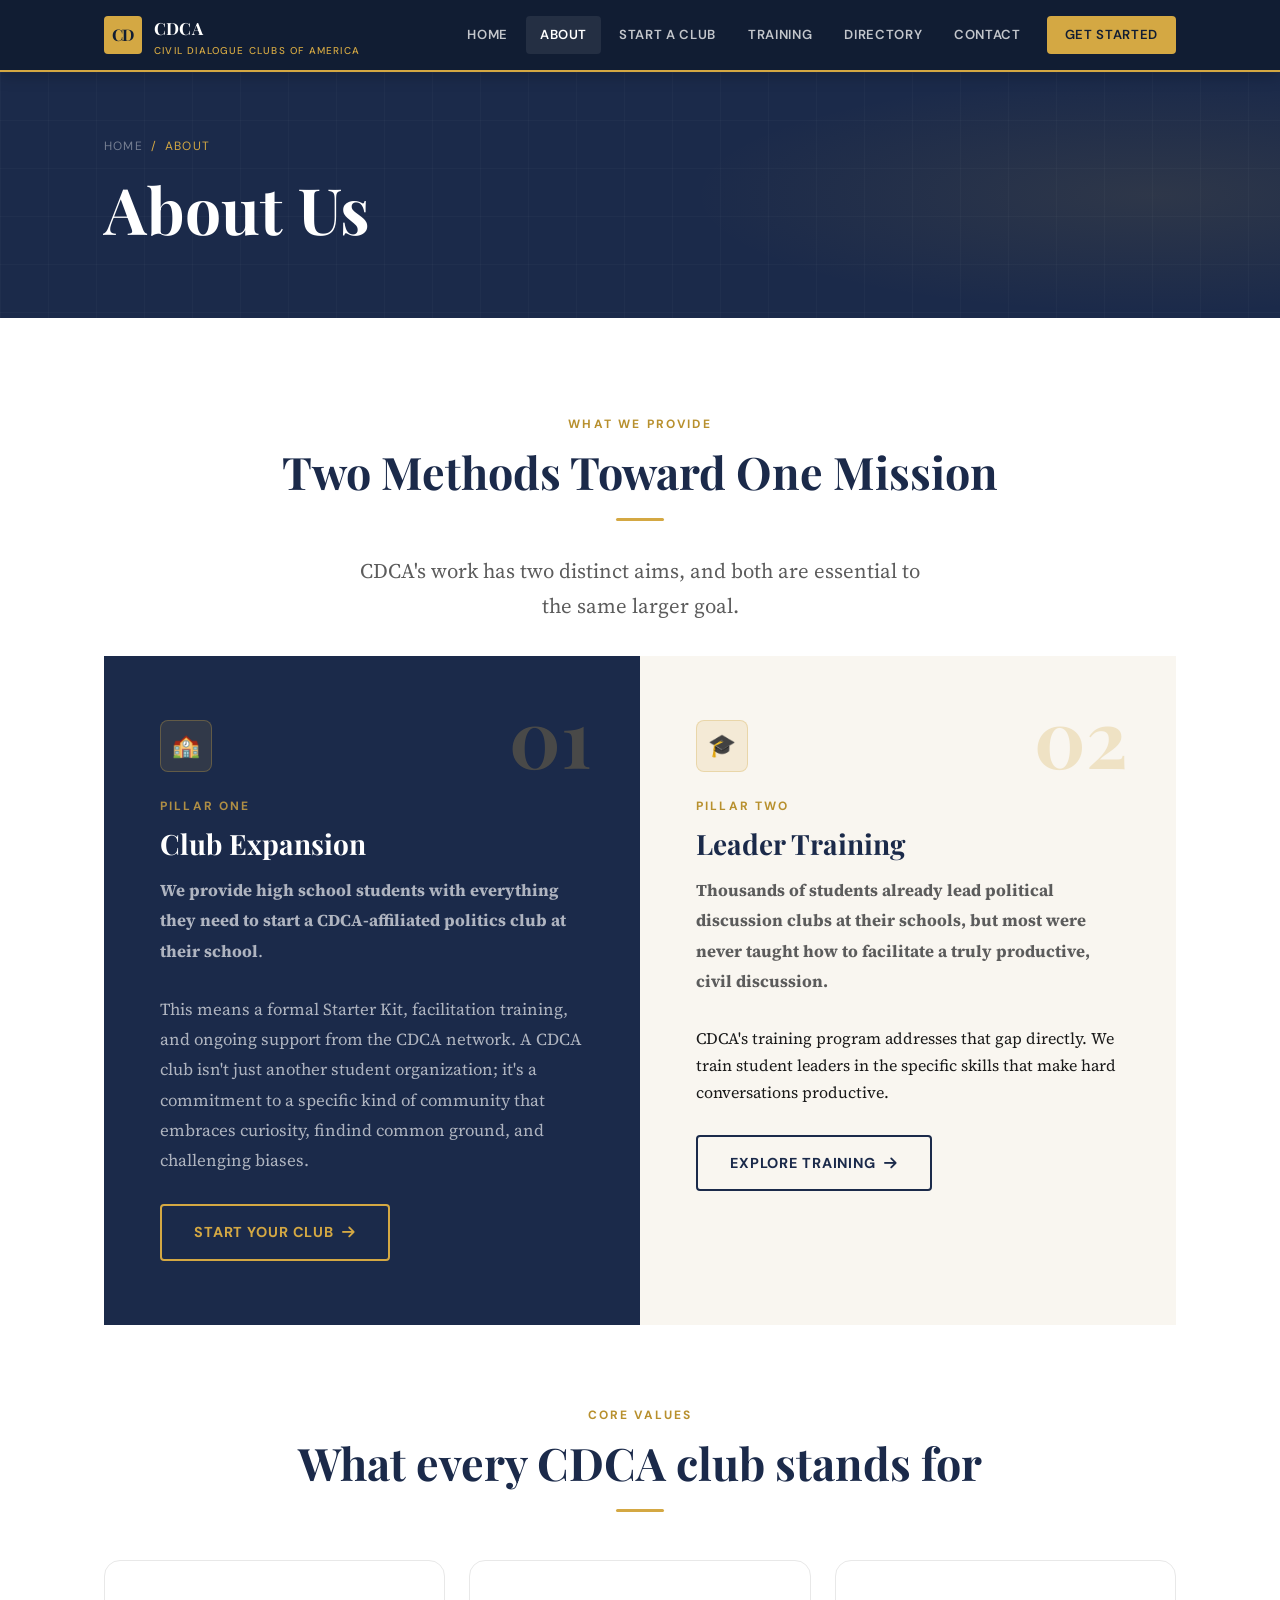
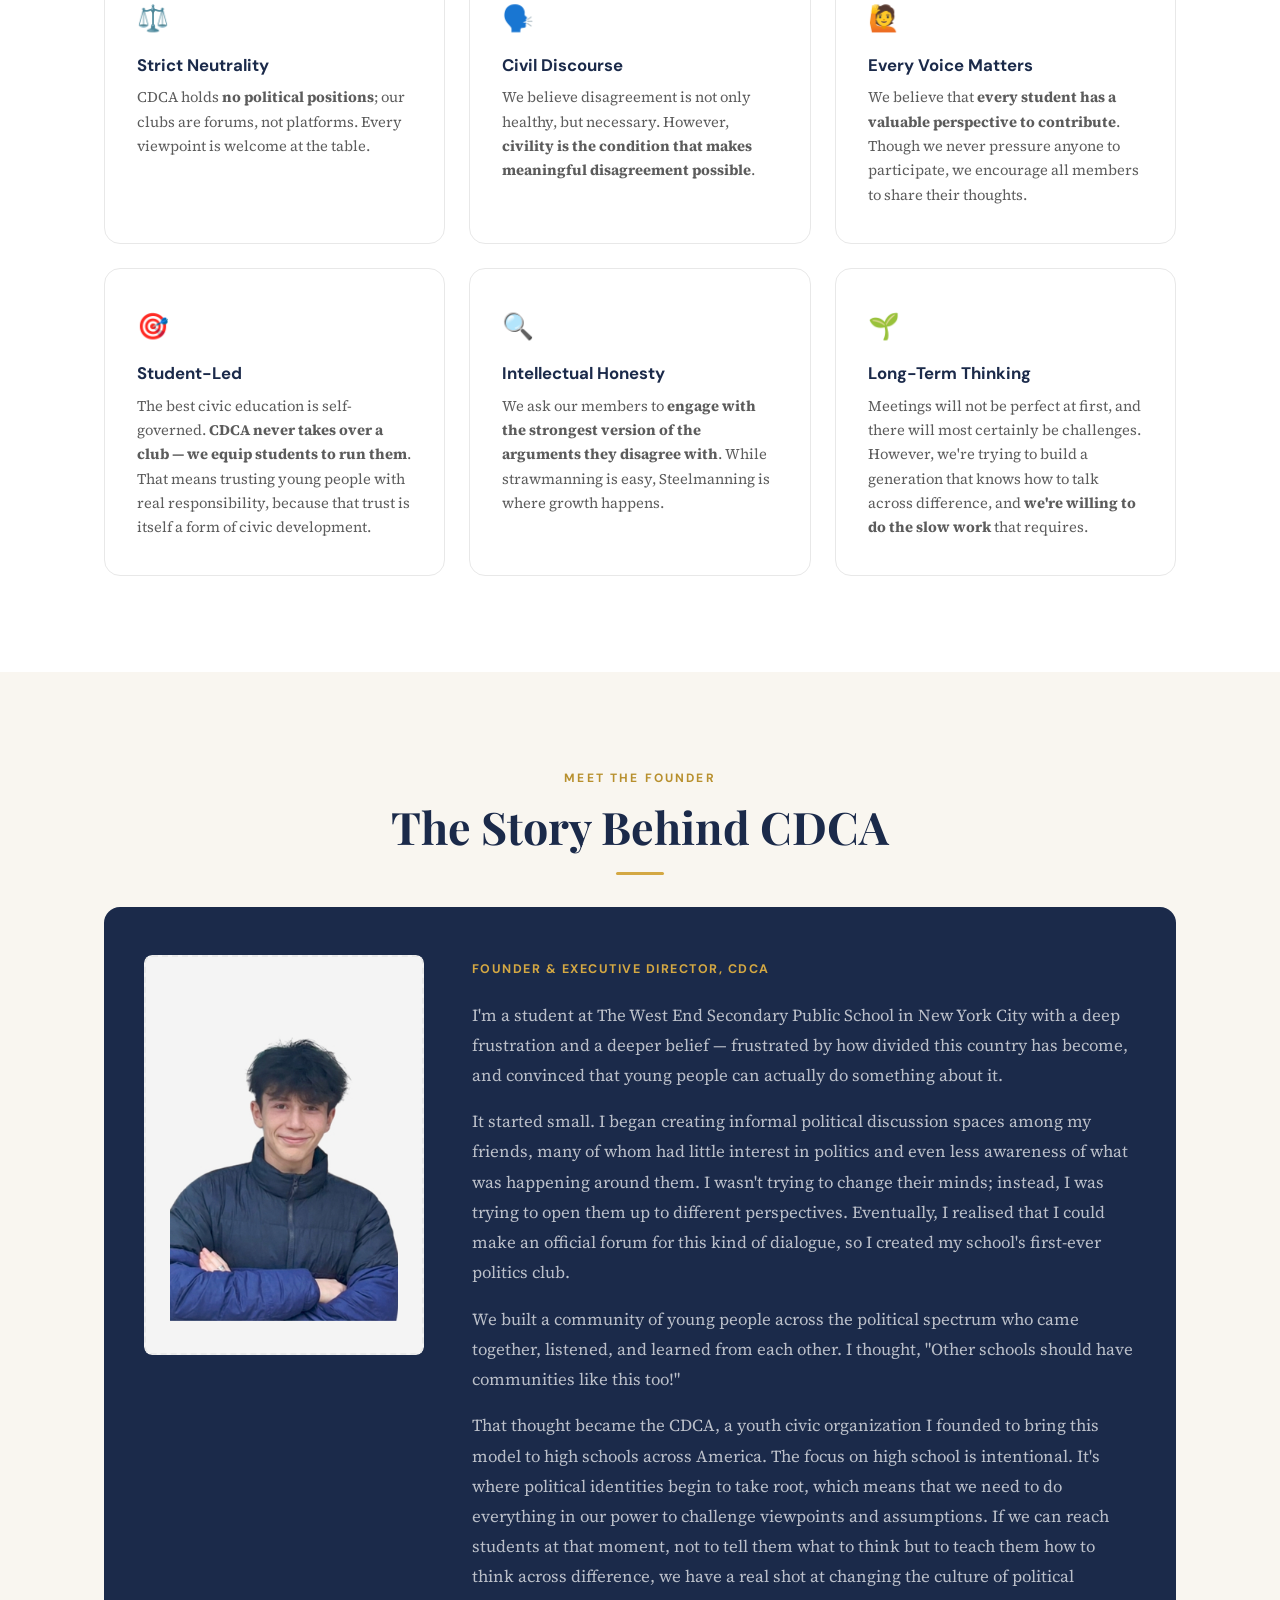
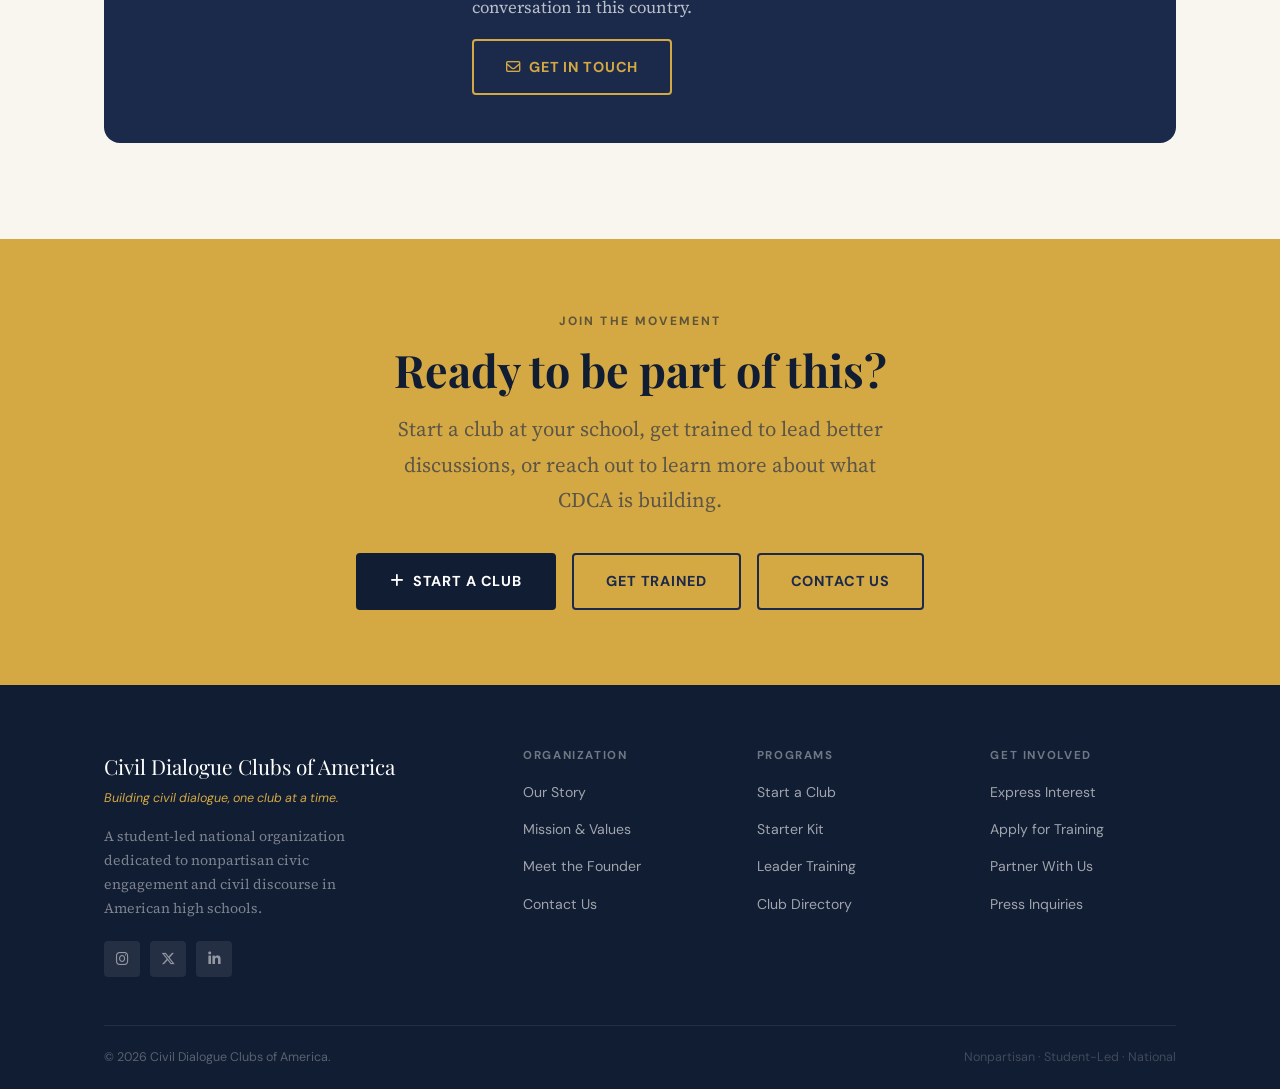
==== commit 3822fb78: "d" ====
--- a/about.html
+++ b/about.html
@@ -128,39 +128,39 @@
       <div class="grid-3" style="gap: 24px;">
 
         <div class="value-card fade-in">
+          <span class="value-card__icon" aria-hidden="true">⚖️</span>
+          <h4>Strict Neutrality</h4>
+          <p>CDCA holds <b>no political positions</b>; our clubs are forums, not platforms. Every viewpoint is welcome at the table.</p>
+        </div>
+
+        <div class="value-card fade-in">
           <span class="value-card__icon" aria-hidden="true">🗣️</span>
-          <h4>Members Engage in Civil Dialogue</h4>
-          <p>We believe that respectful, thoughtful conversation is the foundation of democracy. <b>Every member commits to listening first and speaking with intent.</b></p>
-        </div>
-
-        <div class="value-card fade-in">
-          <span class="value-card__icon" aria-hidden="true">🤝</span>
-          <h4>Members Try to Find Common Ground</h4>
-          <p>Despite our differences, <b>we seek understanding and look for shared values</b> that unite us, even when our political views differ.</p>
+          <h4>Civil Discourse</h4>
+          <p>We believe disagreement is not only healthy, but necessary. However, <b>civility is the condition that makes meaningful disagreement possible</b>.</p>
+        </div>
+
+        <div class="value-card fade-in">
+          <span class="value-card__icon" aria-hidden="true">🙋</span>
+          <h4>Every Voice Matters</h4>
+          <p>We believe that <b>every student has a valuable perspective to contribute</b>. Though we never pressure anyone to participate, we encourage all members to share their thoughts.</p>
+        </div>
+
+        <div class="value-card fade-in">
+          <span class="value-card__icon" aria-hidden="true">🎯</span>
+          <h4>Student-Led</h4>
+          <p>The best civic education is self-governed. <b>CDCA never takes over a club — we equip students to run them</b>. That means trusting young people with real responsibility, because that trust is itself a form of civic development.</p>
         </div>
 
         <div class="value-card fade-in">
           <span class="value-card__icon" aria-hidden="true">🔍</span>
-          <h4>Members Challenge Personal Biases</h4>
-          <p><b>We actively work to recognize our own assumptions</b> and are willing to question the beliefs we hold, knowing that growth comes from self-awareness.</p>
-        </div>
-
-        <div class="value-card fade-in">
-          <span class="value-card__icon" aria-hidden="true">⚖️</span>
-          <h4>Clubs Are Nonpartisan</h4>
-          <p>CDCA clubs hold no political positions and welcome members from <b>all political perspectives.</b> Our space is for every viewpoint, not a platform for any one.</p>
-        </div>
-
-        <div class="value-card fade-in">
-          <span class="value-card__icon" aria-hidden="true">💡</span>
-          <h4>Members Learn From Other Perspectives</h4>
-          <p>We recognize that <b>wisdom comes from many sources</b> and that people we disagree with often have insights worth understanding.</p>
-        </div>
-
-        <div class="value-card fade-in">
-          <span class="value-card__icon" aria-hidden="true">🧠</span>
-          <h4>Members Always Keep an Open Mind</h4>
-          <p>We acknowledge that <b>our views can evolve</b> and remain humble about what we think we know. Changing your mind is a sign of growth, not weakness.</p>
+          <h4>Intellectual Honesty</h4>
+          <p>We ask our members to <b>engage with the strongest version of the arguments they disagree with</b>. While strawmanning is easy, Steelmanning is where growth happens.</p>
+        </div>
+
+        <div class="value-card fade-in">
+          <span class="value-card__icon" aria-hidden="true">🌱</span>
+          <h4>Long-Term Thinking</h4>
+          <p>Meetings will not be perfect at first, and there will most certainly be challenges. However, we're trying to build a generation that knows how to talk across difference, and <b>we're willing to do the slow work</b> that requires.</p>
         </div>
 
       </div>
--- a/style.css
+++ b/style.css
@@ -1151,136 +1151,6 @@
   padding: 24px 28px;
 }
 
-/* ---------- Hero with Photo ---------- */
-.hero__inner {
-  display: grid;
-  grid-template-columns: 1fr 1fr;
-  gap: 48px;
-  align-items: center;
-}
-
-.hero__photo {
-  position: relative;
-  z-index: 2;
-}
-
-.photo-placeholder--hero-side {
-  aspect-ratio: 4/5;
-  border-radius: var(--radius-lg);
-}
-
-/* ---------- Carousel ---------- */
-.carousel {
-  position: relative;
-  margin-top: 48px;
-}
-
-.carousel__viewport {
-  overflow: hidden;
-  border-radius: var(--radius-lg);
-}
-
-.carousel__track {
-  display: flex;
-  gap: 24px;
-  transition: transform 0.4s cubic-bezier(0.4, 0, 0.2, 1);
-}
-
-.carousel__slide {
-  flex: 0 0 calc(50% - 12px);
-  min-width: 0;
-}
-
-.carousel__photo {
-  margin-bottom: 20px;
-}
-
-.photo-placeholder--carousel {
-  aspect-ratio: 5/4;
-  border-radius: var(--radius-md);
-}
-
-.carousel__description {
-  padding: 0 8px;
-}
-
-.carousel__description h4 {
-  font-size: 1.1rem;
-  margin-bottom: 8px;
-  color: var(--navy);
-}
-
-.carousel__description p {
-  font-size: 0.95rem;
-  color: var(--gray-600);
-  line-height: 1.6;
-}
-
-.carousel__btn {
-  position: absolute;
-  top: 50%;
-  transform: translateY(-50%);
-  width: 44px;
-  height: 44px;
-  border-radius: 50%;
-  background: var(--navy);
-  color: var(--white);
-  border: none;
-  cursor: pointer;
-  display: flex;
-  align-items: center;
-  justify-content: center;
-  z-index: 10;
-  font-size: 1.2rem;
-  transition: all 0.2s ease;
-  box-shadow: var(--shadow-md);
-}
-
-.carousel__btn:hover {
-  background: var(--gold);
-  color: var(--navy-dark);
-  transform: translateY(-50%) scale(1.1);
-}
-
-.carousel__btn--prev {
-  left: 16px;
-}
-
-.carousel__btn--next {
-  right: 16px;
-}
-
-.carousel__btn:disabled {
-  opacity: 0.5;
-  cursor: not-allowed;
-}
-
-.carousel__indicators {
-  display: flex;
-  justify-content: center;
-  gap: 8px;
-  margin-top: 24px;
-}
-
-.carousel__indicator {
-  width: 10px;
-  height: 10px;
-  border-radius: 50%;
-  background: rgba(27,42,74,0.2);
-  border: none;
-  cursor: pointer;
-  transition: all 0.2s ease;
-}
-
-.carousel__indicator.active {
-  background: var(--gold);
-  transform: scale(1.3);
-}
-
-.carousel__indicator:hover {
-  background: rgba(27,42,74,0.4);
-}
-
 /* ---------- Responsive ---------- */
 @media (max-width: 1024px) {
   .founder-card {
@@ -1300,17 +1170,7 @@
   .nav__hamburger { display: flex; }
 
   .hero { padding: 64px 0 56px; min-height: auto; }
-  .hero__inner { grid-template-columns: 1fr; gap: 32px; }
   .hero__stats { gap: 24px; }
-
-  .carousel__slide { flex: 0 0 100%; }
-  .carousel__btn {
-    width: 40px;
-    height: 40px;
-    font-size: 1rem;
-  }
-  .carousel__btn--prev { left: 8px; }
-  .carousel__btn--next { right: 8px; }
 
   .grid-2 { grid-template-columns: 1fr; gap: 32px; }
   .grid-3 { grid-template-columns: 1fr; }
